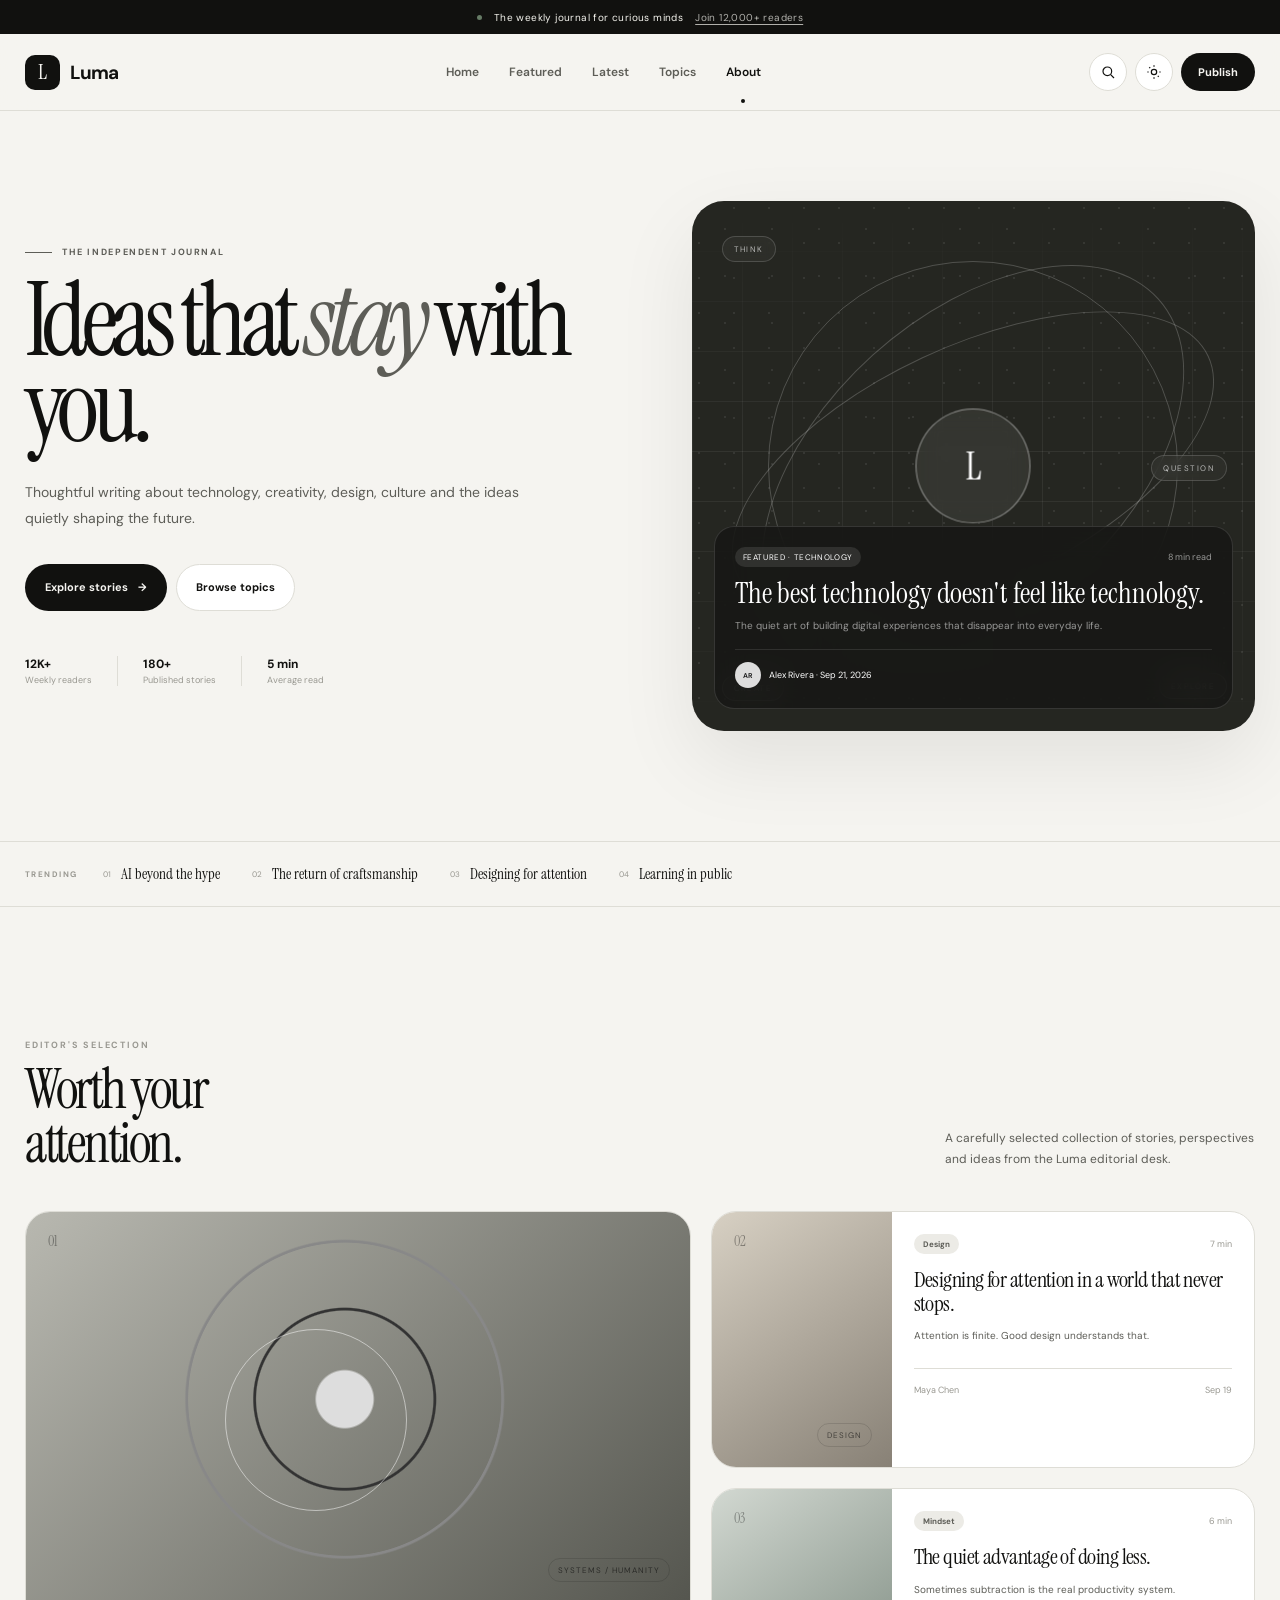
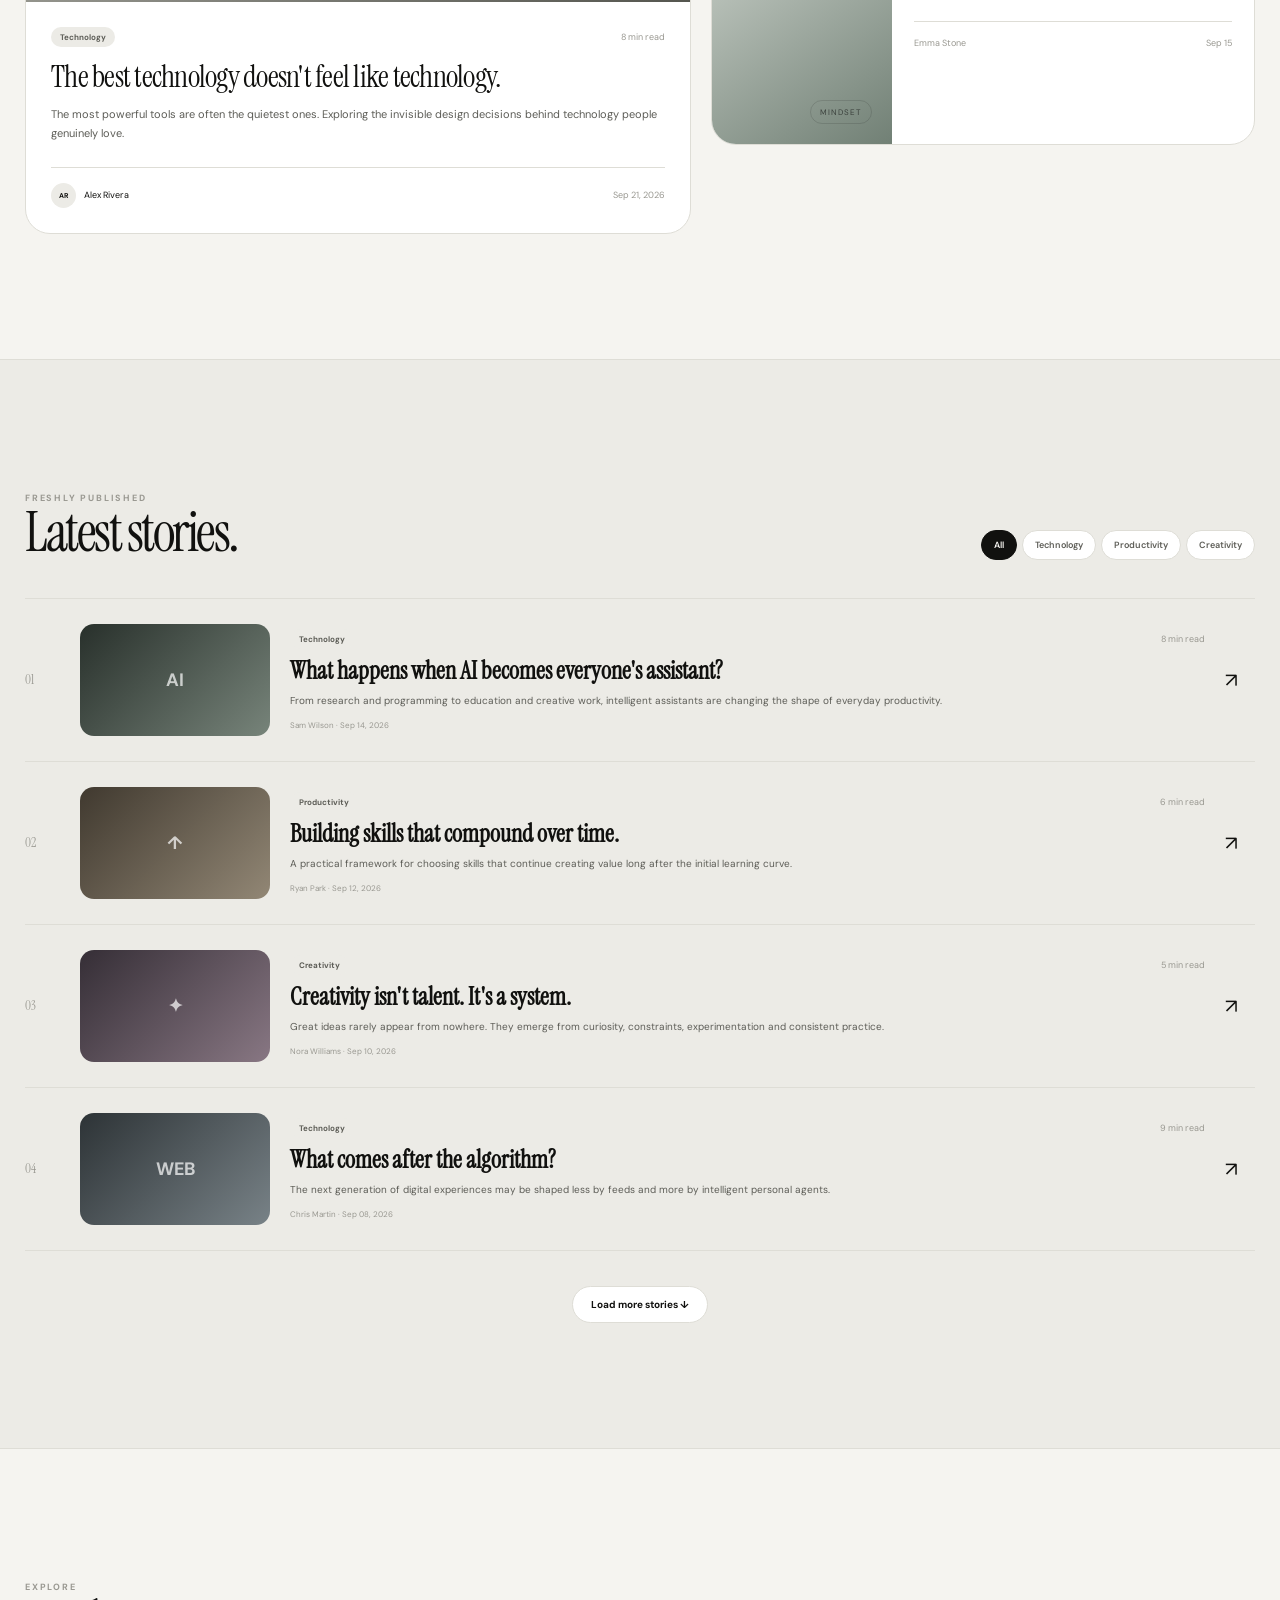
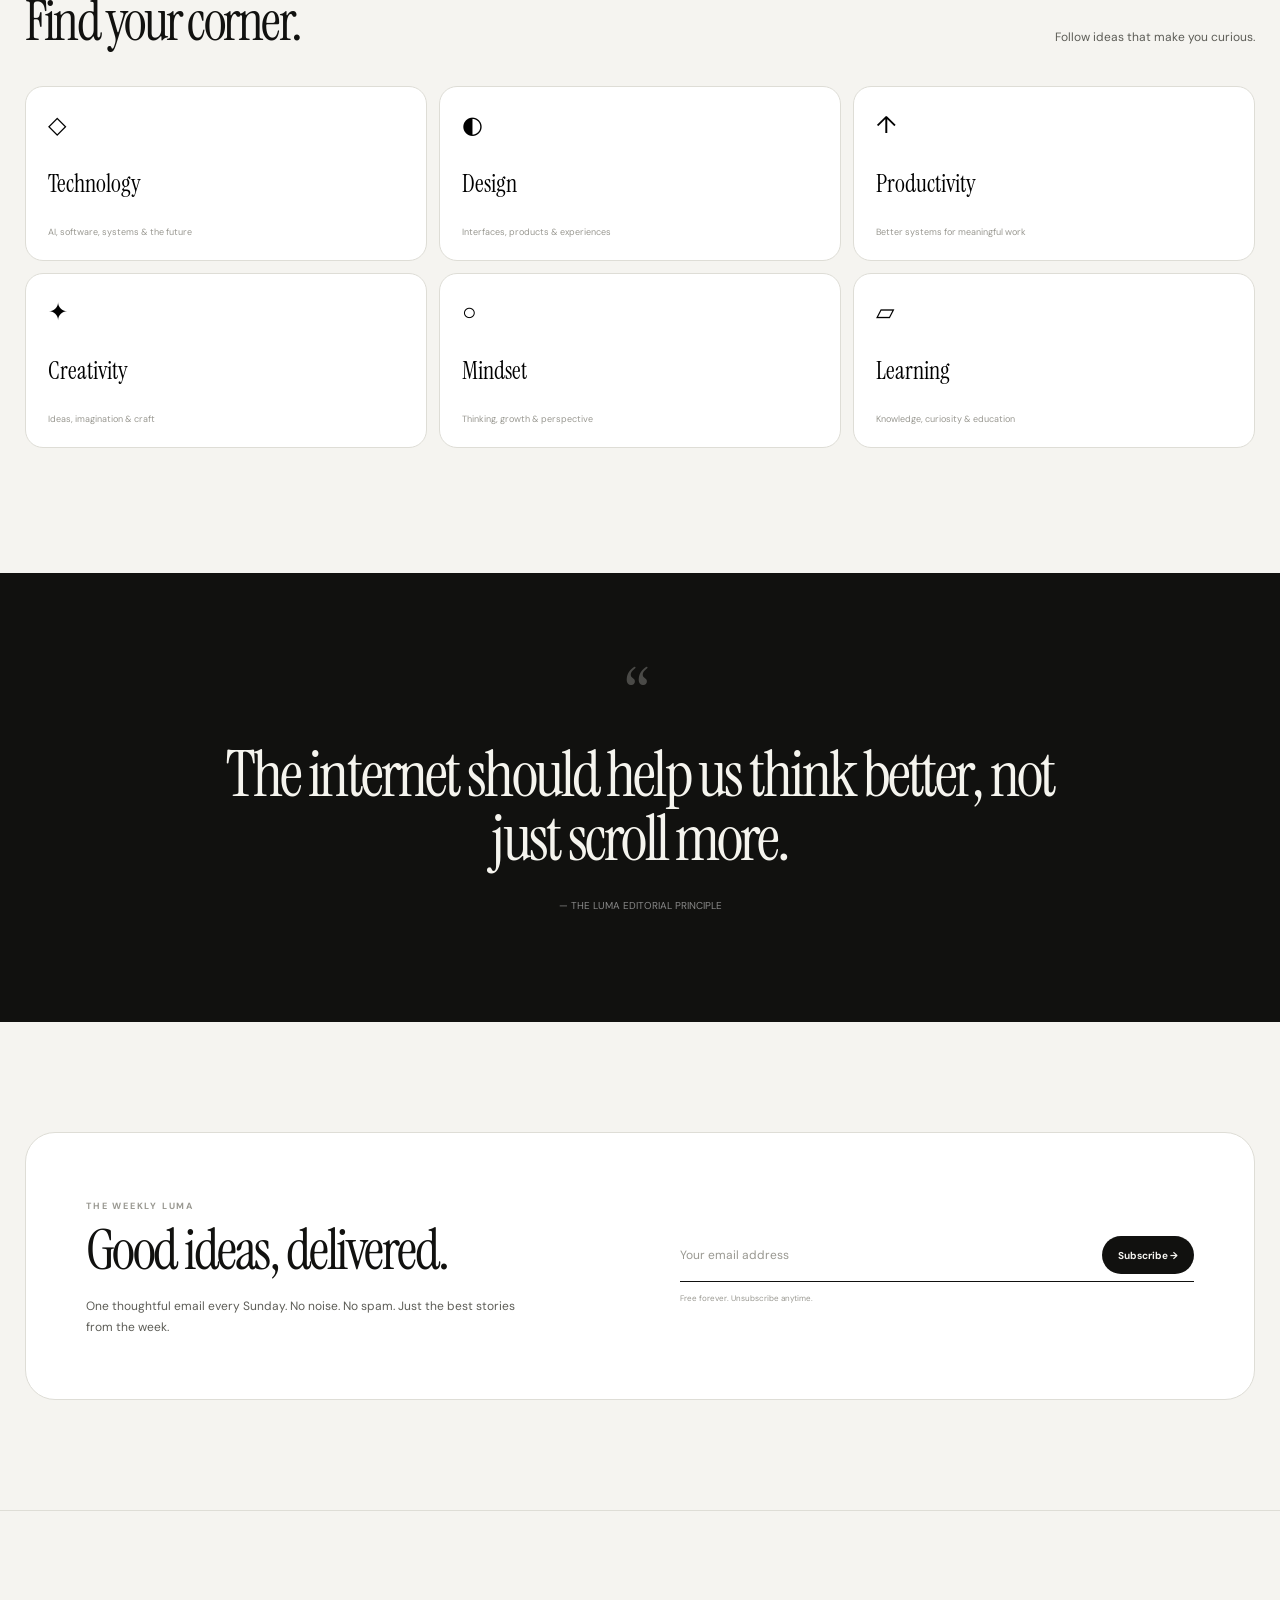
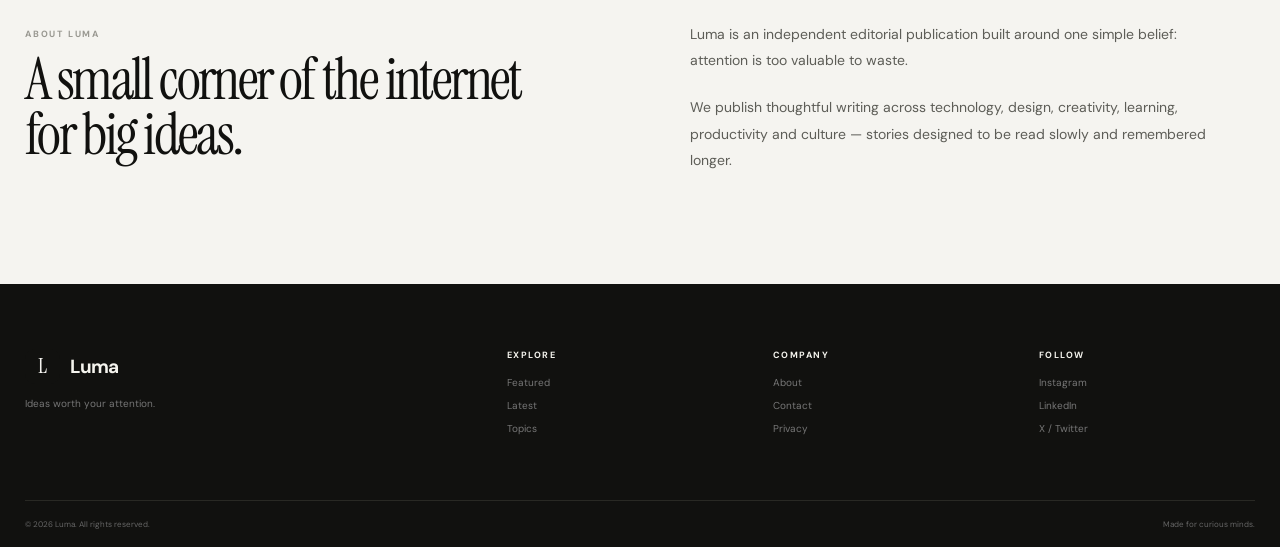
==== index.html @ 78f2e7f3 "Actual Page" ====
<!DOCTYPE html>
<html lang="en">
<head>
<meta charset="UTF-8">
<meta name="viewport" content="width=device-width, initial-scale=1.0">
<meta name="description" content="Luma — A premium independent publishing platform for ideas, technology, creativity and culture.">
<title>Luma — Ideas Worth Your Attention</title>

<style>

/* =========================================================
   LUMA — PREMIUM EDITORIAL BLOG
   Single-file HTML
   ========================================================= */

@import url('https://fonts.googleapis.com/css2?family=DM+Sans:wght@400;500;600;700&family=Instrument+Serif:ital@0;1&display=swap');

:root{
    --bg:#f5f4f0;
    --surface:#ffffff;
    --surface-2:#ecebe6;
    --surface-3:#e4e3dd;
    --text:#11110f;
    --text-2:#5d5d57;
    --text-3:#999891;
    --line:#deddd6;
    --dark:#11110f;
    --dark-2:#1a1a17;
    --dark-text:#f5f4ee;
    --accent:#667b65;
    --accent-soft:#dce4da;
    --serif:"Instrument Serif",Georgia,serif;
    --sans:"DM Sans",Arial,sans-serif;
    --max:1280px;
    --ease:cubic-bezier(.2,.8,.2,1);
    --shadow:0 30px 80px rgba(0,0,0,.08);
}

*{
    margin:0;
    padding:0;
    box-sizing:border-box;
}

html{
    scroll-behavior:smooth;
}

body{
    background:var(--bg);
    color:var(--text);
    font-family:var(--sans);
    overflow-x:hidden;
    transition:background .4s,color .4s;
}

body.dark{
    --bg:#11110f;
    --surface:#191916;
    --surface-2:#22221e;
    --surface-3:#292924;
    --text:#f4f3ed;
    --text-2:#aaa9a1;
    --text-3:#77766f;
    --line:#30302b;
    --dark:#f4f3ed;
    --dark-2:#e9e8e0;
    --dark-text:#11110f;
    --accent:#91a68f;
    --accent-soft:#30392f;
}

body.locked{
    overflow:hidden;
}

a{
    color:inherit;
    text-decoration:none;
}

button,
input{
    font:inherit;
}

button{
    cursor:pointer;
}

::selection{
    background:var(--text);
    color:var(--bg);
}

::-webkit-scrollbar{
    width:8px;
}

::-webkit-scrollbar-track{
    background:var(--bg);
}

::-webkit-scrollbar-thumb{
    background:var(--text-3);
    border-radius:20px;
}

/* =========================================================
   READING PROGRESS
   ========================================================= */

.progress{
    position:fixed;
    top:0;
    left:0;
    height:3px;
    width:0;
    z-index:9999;
    background:var(--accent);
}

/* =========================================================
   TOP BAR
   ========================================================= */

.topbar{
    height:34px;
    background:var(--dark);
    color:var(--dark-text);
    display:flex;
    align-items:center;
    justify-content:center;
    font-size:10px;
    letter-spacing:.04em;
}

.topbar-inner{
    width:min(var(--max),calc(100% - 50px));
    display:flex;
    justify-content:center;
    align-items:center;
    gap:12px;
}

.topbar-dot{
    width:5px;
    height:5px;
    border-radius:50%;
    background:var(--accent);
}

.topbar a{
    opacity:.7;
    text-decoration:underline;
    text-underline-offset:3px;
}

/* =========================================================
   NAVBAR
   ========================================================= */

.header{
    position:sticky;
    top:0;
    z-index:500;
    background:color-mix(in srgb,var(--bg) 88%,transparent);
    backdrop-filter:blur(22px);
    border-bottom:1px solid var(--line);
}

.nav{
    width:min(var(--max),calc(100% - 50px));
    height:76px;
    margin:auto;
    display:flex;
    align-items:center;
    justify-content:space-between;
}

.brand{
    display:flex;
    align-items:center;
    gap:10px;
}

.brand-mark{
    width:35px;
    height:35px;
    background:var(--text);
    color:var(--bg);
    border-radius:10px;
    display:grid;
    place-items:center;
    font-family:var(--serif);
    font-size:22px;
    line-height:1;
}

.brand-name{
    font-size:19px;
    font-weight:700;
    letter-spacing:-.06em;
}

.nav-center{
    display:flex;
    align-items:center;
    gap:30px;
}

.nav-link{
    position:relative;
    color:var(--text-2);
    font-size:12px;
    font-weight:600;
    transition:.25s;
}

.nav-link:hover,
.nav-link.active{
    color:var(--text);
}

.nav-link.active:after{
    content:"";
    position:absolute;
    width:4px;
    height:4px;
    border-radius:50%;
    background:var(--text);
    bottom:-23px;
    left:50%;
    transform:translateX(-50%);
}

.nav-right{
    display:flex;
    align-items:center;
    gap:8px;
}

.circle-btn{
    width:38px;
    height:38px;
    border:1px solid var(--line);
    background:var(--surface);
    color:var(--text);
    border-radius:50%;
    display:grid;
    place-items:center;
    transition:transform .25s var(--ease),background .25s;
}

.circle-btn:hover{
    transform:translateY(-2px);
    background:var(--surface-2);
}

.circle-btn svg{
    width:16px;
    height:16px;
}

.publish-btn{
    height:38px;
    border:0;
    padding:0 17px;
    border-radius:22px;
    background:var(--text);
    color:var(--bg);
    font-size:11px;
    font-weight:700;
    transition:.25s;
}

.publish-btn:hover{
    transform:translateY(-2px);
}

.menu-btn{
    display:none;
}

/* =========================================================
   MOBILE MENU
   ========================================================= */

.mobile-nav{
    display:none;
    border-top:1px solid var(--line);
    padding:10px 25px 20px;
    background:var(--bg);
}

.mobile-nav.open{
    display:block;
}

.mobile-nav a{
    display:block;
    padding:13px 0;
    border-bottom:1px solid var(--line);
    font-size:13px;
    font-weight:600;
}

/* =========================================================
   GLOBAL
   ========================================================= */

.container{
    width:min(var(--max),calc(100% - 50px));
    margin:auto;
}

.section{
    padding:125px 0;
}

.kicker{
    color:var(--text-3);
    font-size:9px;
    font-weight:700;
    letter-spacing:.2em;
    text-transform:uppercase;
}

.section-title{
    font-family:var(--serif);
    font-size:55px;
    line-height:.98;
    letter-spacing:-.045em;
    font-weight:400;
}

.section-intro{
    max-width:310px;
    color:var(--text-2);
    font-size:12px;
    line-height:1.8;
}

/* =========================================================
   HERO
   ========================================================= */

.hero{
    padding:90px 0 110px;
}

.hero-grid{
    display:grid;
    grid-template-columns:1.02fr .98fr;
    gap:80px;
    align-items:center;
}

.hero-kicker{
    display:flex;
    align-items:center;
    gap:10px;
    color:var(--text-2);
    font-size:9px;
    font-weight:700;
    letter-spacing:.18em;
}

.hero-kicker:before{
    content:"";
    width:27px;
    height:1px;
    background:var(--text-2);
}

.hero h1{
    max-width:700px;
    margin-top:20px;
    font-family:var(--serif);
    font-size:clamp(68px,8vw,112px);
    font-weight:400;
    line-height:.84;
    letter-spacing:-.065em;
}

.hero h1 em{
    color:var(--text-2);
}

.hero-description{
    max-width:530px;
    margin-top:30px;
    color:var(--text-2);
    font-size:14px;
    line-height:1.85;
}

.hero-buttons{
    display:flex;
    gap:9px;
    margin-top:32px;
}

.primary{
    height:47px;
    padding:0 20px;
    border:0;
    border-radius:25px;
    background:var(--text);
    color:var(--bg);
    display:inline-flex;
    align-items:center;
    gap:10px;
    font-size:11px;
    font-weight:700;
    transition:.25s;
}

.primary:hover{
    transform:translateY(-3px);
}

.secondary{
    height:47px;
    padding:0 19px;
    border:1px solid var(--line);
    border-radius:25px;
    background:var(--surface);
    color:var(--text);
    display:inline-flex;
    align-items:center;
    font-size:11px;
    font-weight:700;
    transition:.25s;
}

.secondary:hover{
    transform:translateY(-3px);
}

.hero-stats{
    display:flex;
    align-items:center;
    gap:25px;
    margin-top:45px;
}

.stat strong{
    display:block;
    font-size:12px;
}

.stat span{
    display:block;
    color:var(--text-3);
    font-size:9px;
    margin-top:2px;
}

.stat-divider{
    height:30px;
    width:1px;
    background:var(--line);
}

/* =========================================================
   HERO ART
   ========================================================= */

.hero-art{
    position:relative;
    min-height:530px;
    border-radius:32px;
    overflow:hidden;
    background:#252621;
    box-shadow:var(--shadow);
}

.art-noise{
    position:absolute;
    inset:0;
    opacity:.08;
    background-image:
        radial-gradient(circle at 20% 20%,white 1px,transparent 1px),
        radial-gradient(circle at 70% 60%,white 1px,transparent 1px);
    background-size:35px 35px,47px 47px;
}

.art-grid{
    position:absolute;
    inset:0;
    background-image:
        linear-gradient(rgba(255,255,255,.07) 1px,transparent 1px),
        linear-gradient(90deg,rgba(255,255,255,.07) 1px,transparent 1px);
    background-size:50px 50px;
    mask-image:linear-gradient(to bottom,transparent,black,transparent);
}

.art-ring{
    position:absolute;
    border:1px solid rgba(255,255,255,.2);
    border-radius:50%;
    left:50%;
    top:50%;
    transform:translate(-50%,-50%);
}

.ring-one{
    width:410px;
    height:410px;
}

.ring-two{
    width:300px;
    height:500px;
    transform:translate(-50%,-50%) rotate(48deg);
}

.ring-three{
    width:520px;
    height:240px;
    transform:translate(-50%,-50%) rotate(-25deg);
}

.art-core{
    position:absolute;
    left:50%;
    top:50%;
    width:115px;
    height:115px;
    transform:translate(-50%,-50%);
    border-radius:50%;
    border:1px solid rgba(255,255,255,.45);
    background:rgba(255,255,255,.07);
    backdrop-filter:blur(12px);
    display:grid;
    place-items:center;
    color:white;
    font-family:var(--serif);
    font-size:39px;
}

.art-label{
    position:absolute;
    padding:7px 11px;
    border:1px solid rgba(255,255,255,.16);
    border-radius:20px;
    color:rgba(255,255,255,.65);
    font-size:8px;
    letter-spacing:.18em;
    background:rgba(255,255,255,.04);
    backdrop-filter:blur(5px);
}

.art-label.a{
    left:30px;
    top:35px;
}

.art-label.b{
    right:28px;
    top:48%;
}

.art-label.c{
    left:30px;
    bottom:30px;
}

.art-label.d{
    right:28px;
    bottom:32px;
}

.hero-story{
    position:absolute;
    left:22px;
    right:22px;
    bottom:22px;
    padding:20px;
    border-radius:20px;
    background:rgba(20,20,18,.72);
    border:1px solid rgba(255,255,255,.13);
    backdrop-filter:blur(16px);
    color:white;
}

.hero-story-top{
    display:flex;
    justify-content:space-between;
    align-items:center;
}

.hero-story .tag{
    padding:5px 8px;
    border-radius:20px;
    background:rgba(255,255,255,.1);
    font-size:8px;
    letter-spacing:.08em;
    text-transform:uppercase;
}

.hero-story-time{
    font-size:9px;
    color:rgba(255,255,255,.55);
}

.hero-story h2{
    margin-top:12px;
    font-family:var(--serif);
    font-size:29px;
    line-height:1.02;
    font-weight:400;
}

.hero-story p{
    margin-top:9px;
    color:rgba(255,255,255,.55);
    font-size:10px;
    line-height:1.6;
}

.hero-story-author{
    display:flex;
    align-items:center;
    gap:8px;
    margin-top:15px;
    padding-top:12px;
    border-top:1px solid rgba(255,255,255,.1);
    font-size:9px;
}

.avatar{
    width:26px;
    height:26px;
    border-radius:50%;
    background:#ddd;
    color:#222;
    display:grid;
    place-items:center;
    font-size:7px;
    font-weight:700;
}

/* =========================================================
   EDITORIAL PICKS
   ========================================================= */

.editorial-head{
    display:flex;
    justify-content:space-between;
    align-items:end;
    margin-bottom:40px;
}

.editorial-head-left h2{
    margin-top:10px;
}

.pick-grid{
    display:grid;
    grid-template-columns:1.1fr .9fr;
    gap:20px;
}

.story-card{
    background:var(--surface);
    border:1px solid var(--line);
    border-radius:25px;
    overflow:hidden;
    transition:transform .4s var(--ease),box-shadow .4s var(--ease);
}

.story-card:hover{
    transform:translateY(-7px);
    box-shadow:var(--shadow);
}

.large-card .story-image{
    height:390px;
}

.story-image{
    position:relative;
    overflow:hidden;
}

.image-one{
    background:
        radial-gradient(circle at 48% 48%,#ddd 0 7%,transparent 7.5%),
        radial-gradient(circle at 48% 48%,transparent 0 22%,#333 22.3% 22.7%,transparent 23%),
        radial-gradient(circle at 48% 48%,transparent 0 39%,#888 39.2% 39.6%,transparent 40%),
        linear-gradient(135deg,#b8b8b0,#55564f);
}

.image-one:after{
    content:"";
    position:absolute;
    width:180px;
    height:180px;
    border:1px solid rgba(255,255,255,.5);
    border-radius:50%;
    left:30%;
    top:30%;
}

.image-two{
    background:linear-gradient(145deg,#d7d0c3,#888176);
}

.image-three{
    background:linear-gradient(145deg,#d2d8d1,#718075);
}

.image-number{
    position:absolute;
    left:22px;
    top:20px;
    color:rgba(0,0,0,.38);
    font-family:var(--serif);
    font-size:14px;
}

.image-caption{
    position:absolute;
    right:20px;
    bottom:20px;
    padding:6px 9px;
    border:1px solid rgba(0,0,0,.12);
    border-radius:20px;
    color:rgba(0,0,0,.55);
    font-size:8px;
    letter-spacing:.12em;
}

.story-content{
    padding:25px;
}

.story-meta{
    display:flex;
    justify-content:space-between;
    align-items:center;
    color:var(--text-3);
    font-size:9px;
}

.category{
    display:inline-flex;
    padding:5px 9px;
    border-radius:20px;
    background:var(--surface-2);
    color:var(--text-2);
    font-size:8px;
    font-weight:700;
}

.story-content h3{
    margin-top:14px;
    font-family:var(--serif);
    font-size:30px;
    line-height:1.08;
    font-weight:400;
    letter-spacing:-.025em;
}

.story-content p{
    margin-top:12px;
    color:var(--text-2);
    font-size:11px;
    line-height:1.75;
}

.story-bottom{
    display:flex;
    justify-content:space-between;
    align-items:center;
    margin-top:23px;
    padding-top:15px;
    border-top:1px solid var(--line);
    color:var(--text-3);
    font-size:9px;
}

.author{
    display:flex;
    align-items:center;
    gap:8px;
    color:var(--text);
}

.small-avatar{
    width:25px;
    height:25px;
    display:grid;
    place-items:center;
    border-radius:50%;
    background:var(--surface-2);
    font-size:7px;
    font-weight:700;
}

.side-picks{
    display:flex;
    flex-direction:column;
    gap:20px;
}

.side-card{
    display:grid;
    grid-template-columns:180px 1fr;
    min-height:255px;
}

.side-card .story-image{
    min-height:255px;
}

.side-card .story-content{
    padding:22px;
}

.side-card .story-content h3{
    font-size:22px;
}

.side-card .story-content p{
    font-size:10px;
}

/* =========================================================
   TRENDING STRIP
   ========================================================= */

.trending{
    padding:22px 0;
    border-top:1px solid var(--line);
    border-bottom:1px solid var(--line);
    overflow:hidden;
}

.trending-inner{
    width:min(var(--max),calc(100% - 50px));
    margin:auto;
    display:flex;
    align-items:center;
    gap:25px;
}

.trending-title{
    flex:none;
    color:var(--text-3);
    font-size:8px;
    font-weight:700;
    letter-spacing:.18em;
}

.trending-list{
    display:flex;
    align-items:center;
    gap:32px;
    white-space:nowrap;
}

.trending-item{
    display:flex;
    align-items:center;
    gap:10px;
    font-family:var(--serif);
    font-size:15px;
}

.trending-number{
    color:var(--text-3);
    font-family:var(--sans);
    font-size:8px;
}

/* =========================================================
   LATEST SECTION
   ========================================================= */

.latest{
    background:var(--surface-2);
    border-top:1px solid var(--line);
    border-bottom:1px solid var(--line);
}

.latest-head{
    display:flex;
    justify-content:space-between;
    align-items:end;
    margin-bottom:38px;
}

.filters{
    display:flex;
    gap:5px;
    flex-wrap:wrap;
}

.filter{
    border:1px solid var(--line);
    background:var(--surface);
    color:var(--text-2);
    padding:8px 12px;
    border-radius:20px;
    font-size:9px;
    font-weight:600;
    transition:.25s;
}

.filter:hover{
    transform:translateY(-2px);
}

.filter.active{
    background:var(--text);
    color:var(--bg);
    border-color:var(--text);
}

.article-list{
    border-top:1px solid var(--line);
}

.article{
    display:grid;
    grid-template-columns:35px 190px 1fr 30px;
    gap:20px;
    align-items:center;
    padding:25px 0;
    border-bottom:1px solid var(--line);
    cursor:pointer;
    transition:opacity .25s;
}

.article:hover{
    opacity:.72;
}

.article.hidden{
    display:none;
}

.article-index{
    color:var(--text-3);
    font-family:var(--serif);
    font-size:13px;
}

.article-thumb{
    height:112px;
    border-radius:14px;
    overflow:hidden;
    display:grid;
    place-items:center;
    color:rgba(255,255,255,.7);
    font-weight:700;
    font-size:18px;
}

.thumb-a{
    background:linear-gradient(135deg,#28302b,#77847a);
}

.thumb-b{
    background:linear-gradient(135deg,#40392f,#928775);
}

.thumb-c{
    background:linear-gradient(135deg,#352e36,#887783);
}

.thumb-d{
    background:linear-gradient(135deg,#2d3336,#788287);
}

.article-title{
    margin-top:9px;
    font-family:var(--serif);
    font-size:24px;
    line-height:1.1;
}

.article-description{
    max-width:700px;
    margin-top:7px;
    color:var(--text-2);
    font-size:10px;
    line-height:1.7;
}

.article-author{
    margin-top:11px;
    color:var(--text-3);
    font-size:8px;
}

.article-arrow{
    font-size:20px;
    transition:transform .25s;
}

.article:hover .article-arrow{
    transform:translate(3px,-3px);
}

.load-more-wrap{
    display:flex;
    justify-content:center;
    padding-top:35px;
}

.load-more{
    border:1px solid var(--line);
    background:var(--surface);
    color:var(--text);
    padding:11px 18px;
    border-radius:22px;
    font-size:10px;
    font-weight:700;
    transition:.25s;
}

.load-more:hover{
    transform:translateY(-3px);
}

/* =========================================================
   TOPICS
   ========================================================= */

.topics-head{
    display:flex;
    justify-content:space-between;
    align-items:end;
    margin-bottom:38px;
}

.topic-grid{
    display:grid;
    grid-template-columns:repeat(3,1fr);
    gap:12px;
}

.topic{
    min-height:175px;
    padding:22px;
    border:1px solid var(--line);
    border-radius:18px;
    background:var(--surface);
    display:flex;
    flex-direction:column;
    justify-content:space-between;
    text-align:left;
    transition:transform .3s var(--ease),box-shadow .3s;
}

.topic:hover{
    transform:translateY(-5px);
    box-shadow:var(--shadow);
}

.topic-icon{
    font-size:24px;
}

.topic h3{
    font-family:var(--serif);
    font-size:24px;
    font-weight:400;
}

.topic p{
    color:var(--text-3);
    font-size:9px;
}

/* =========================================================
   QUOTE
   ========================================================= */

.quote-section{
    padding:110px 0;
    background:var(--dark);
    color:var(--dark-text);
}

.quote-inner{
    max-width:900px;
    margin:auto;
    text-align:center;
}

.quote-mark{
    font-family:var(--serif);
    font-size:80px;
    line-height:.5;
    opacity:.25;
}

.quote-text{
    margin-top:20px;
    font-family:var(--serif);
    font-size:clamp(38px,5vw,65px);
    line-height:1;
    letter-spacing:-.045em;
}

.quote-author{
    margin-top:28px;
    color:#888;
    font-size:10px;
}

/* =========================================================
   NEWSLETTER
   ========================================================= */

.newsletter{
    padding:110px 0;
}

.newsletter-box{
    display:grid;
    grid-template-columns:1fr 1fr;
    gap:80px;
    padding:60px;
    border-radius:30px;
    background:var(--surface);
    border:1px solid var(--line);
}

.newsletter-box h2{
    margin-top:10px;
    font-family:var(--serif);
    font-size:56px;
    line-height:.95;
    font-weight:400;
    letter-spacing:-.045em;
}

.newsletter-box p{
    max-width:450px;
    margin-top:18px;
    color:var(--text-2);
    font-size:12px;
    line-height:1.8;
}

.newsletter-form{
    align-self:center;
}

.email-wrap{
    display:flex;
    align-items:center;
    border-bottom:1px solid var(--text);
}

.email-wrap input{
    flex:1;
    height:52px;
    border:0;
    outline:0;
    background:transparent;
    color:var(--text);
    font-size:12px;
}

.email-wrap input::placeholder{
    color:var(--text-3);
}

.email-wrap button{
    height:38px;
    padding:0 16px;
    border:0;
    border-radius:20px;
    background:var(--text);
    color:var(--bg);
    font-size:10px;
    font-weight:700;
}

.form-note{
    margin-top:11px;
    color:var(--text-3);
    font-size:8px;
}

/* =========================================================
   ABOUT
   ========================================================= */

.about{
    border-top:1px solid var(--line);
}

.about-grid{
    display:grid;
    grid-template-columns:1fr 1fr;
    gap:100px;
    padding:110px 0;
}

.about h2{
    margin-top:10px;
    max-width:550px;
    font-family:var(--serif);
    font-size:58px;
    line-height:.95;
    font-weight:400;
    letter-spacing:-.045em;
}

.about-copy p{
    max-width:520px;
    color:var(--text-2);
    font-size:14px;
    line-height:1.9;
}

.about-copy p+p{
    margin-top:20px;
}

/* =========================================================
   FOOTER
   ========================================================= */

.footer{
    background:var(--dark);
    color:var(--dark-text);
    padding-top:65px;
}

.footer-grid{
    display:grid;
    grid-template-columns:2fr repeat(3,1fr);
    gap:50px;
    padding-bottom:65px;
}

.footer .brand-name{
    color:var(--dark-text);
}

.footer-tagline{
    margin-top:13px;
    color:#777;
    font-size:10px;
}

.footer-col{
    display:flex;
    flex-direction:column;
    gap:10px;
}

.footer-col strong{
    margin-bottom:5px;
    font-size:9px;
    text-transform:uppercase;
    letter-spacing:.16em;
}

.footer-col a{
    width:max-content;
    color:#777;
    font-size:10px;
    transition:.2s;
}

.footer-col a:hover{
    color:var(--dark-text);
}

.footer-bottom{
    border-top:1px solid #292924;
    padding:18px 0;
    display:flex;
    justify-content:space-between;
    color:#666;
    font-size:8px;
}

/* =========================================================
   SEARCH
   ========================================================= */

.search-overlay{
    position:fixed;
    inset:0;
    z-index:3000;
    display:none;
    justify-content:center;
    align-items:flex-start;
    padding-top:100px;
    background:rgba(0,0,0,.48);
    backdrop-filter:blur(12px);
}

.search-overlay.open{
    display:flex;
}

.search-box{
    width:min(680px,calc(100% - 30px));
    max-height:650px;
    overflow:hidden;
    border-radius:25px;
    background:var(--surface);
    box-shadow:0 40px 100px rgba(0,0,0,.3);
}

.search-head{
    padding:25px 25px 15px;
    display:flex;
    justify-content:space-between;
}

.search-label{
    color:var(--text-3);
    font-size:8px;
    font-weight:700;
    letter-spacing:.18em;
}

.search-head h2{
    margin-top:6px;
    font-family:var(--serif);
    font-size:27px;
    font-weight:400;
}

.close{
    width:32px;
    height:32px;
    border:1px solid var(--line);
    background:var(--surface);
    color:var(--text);
    border-radius:50%;
    font-size:18px;
}

.search-input{
    margin:0 25px;
    height:52px;
    padding:0 14px;
    display:flex;
    align-items:center;
    gap:10px;
    border:1px solid var(--line);
    border-radius:13px;
}

.search-input svg{
    width:16px;
    color:var(--text-3);
}

.search-input input{
    flex:1;
    min-width:0;
    border:0;
    outline:0;
    background:transparent;
    color:var(--text);
    font-size:12px;
}

.search-key{
    color:var(--text-3);
    font-size:8px;
}

.search-results{
    max-height:430px;
    overflow-y:auto;
    padding:15px 25px 25px;
}

.search-empty{
    padding:55px 20px;
    text-align:center;
    color:var(--text-3);
    font-size:10px;
}

.search-result{
    padding:15px 0;
    border-bottom:1px solid var(--line);
    cursor:pointer;
}

.search-result small{
    display:block;
    color:var(--text-3);
    font-size:8px;
    text-transform:uppercase;
    letter-spacing:.08em;
}

.search-result strong{
    display:block;
    margin-top:5px;
    font-family:var(--serif);
    font-size:18px;
    font-weight:400;
}

/* =========================================================
   TOAST
   ========================================================= */

.toast{
    position:fixed;
    right:25px;
    bottom:25px;
    z-index:5000;
    padding:13px 17px;
    border-radius:12px;
    background:var(--text);
    color:var(--bg);
    font-size:10px;
    font-weight:600;
    transform:translateY(100px);
    opacity:0;
    transition:.4s var(--ease);
}

.toast.show{
    transform:translateY(0);
    opacity:1;
}

/* =========================================================
   REVEAL
   ========================================================= */

.reveal{
    opacity:0;
    transform:translateY(25px);
    transition:
        opacity .8s var(--ease),
        transform .8s var(--ease);
}

.reveal.visible{
    opacity:1;
    transform:translateY(0);
}

/* =========================================================
   RESPONSIVE
   ========================================================= */

@media(max-width:1050px){

    .nav-center{
        gap:18px;
    }

    .hero-grid{
        gap:45px;
    }

    .hero h1{
        font-size:75px;
    }

    .newsletter-box{
        gap:45px;
    }
}

@media(max-width:800px){

    .container,
    .nav,
    .topbar-inner,
    .trending-inner{
        width:min(calc(100% - 32px),var(--max));
    }

    .nav-center,
    .publish-btn{
        display:none;
    }

    .menu-btn{
        display:grid;
    }

    .section{
        padding:85px 0;
    }

    .hero{
        padding:60px 0 80px;
    }

    .hero-grid{
        grid-template-columns:1fr;
    }

    .hero h1{
        font-size:70px;
    }

    .hero-art{
        min-height:460px;
    }

    .editorial-head,
    .latest-head,
    .topics-head{
        align-items:flex-start;
        flex-direction:column;
        gap:20px;
    }

    .section-title{
        font-size:46px;
    }

    .pick-grid{
        grid-template-columns:1fr;
    }

    .side-picks{
        display:grid;
        grid-template-columns:1fr 1fr;
    }

    .side-card{
        display:block;
    }

    .side-card .story-image{
        min-height:190px;
    }

    .article{
        grid-template-columns:160px 1fr 25px;
    }

    .article-index{
        display:none;
    }

    .topic-grid{
        grid-template-columns:1fr 1fr;
    }

    .newsletter-box{
        grid-template-columns:1fr;
        gap:40px;
        padding:40px 30px;
    }

    .about-grid{
        grid-template-columns:1fr;
        gap:45px;
    }

    .footer-grid{
        grid-template-columns:1fr 1fr;
    }

    .footer-brand{
        grid-column:1/-1;
    }
}

@media(max-width:560px){

    .topbar{
        font-size:8px;
    }

    .nav{
        height:68px;
    }

    .hero h1{
        font-size:55px;
    }

    .hero-description{
        font-size:12px;
    }

    .hero-buttons{
        flex-direction:column;
        align-items:stretch;
    }

    .primary,
    .secondary{
        justify-content:center;
    }

    .hero-stats{
        display:none;
    }

    .hero-art{
        min-height:410px;
        border-radius:23px;
    }

    .art-core{
        width:85px;
        height:85px;
        font-size:30px;
    }

    .ring-one{
        width:290px;
        height:290px;
    }

    .ring-two{
        width:220px;
        height:350px;
    }

    .ring-three{
        width:370px;
        height:180px;
    }

    .hero-story{
        left:12px;
        right:12px;
        bottom:12px;
    }

    .hero-story h2{
        font-size:23px;
    }

    .section-title{
        font-size:39px;
    }

    .large-card .story-image{
        height:270px;
    }

    .story-content h3{
        font-size:25px;
    }

    .side-picks{
        grid-template-columns:1fr;
    }

    .side-card .story-image{
        min-height:210px;
    }

    .article{
        grid-template-columns:1fr 25px;
        gap:10px;
    }

    .article-thumb{
        display:none;
    }

    .article-title{
        font-size:20px;
    }

    .article-description{
        display:none;
    }

    .topic-grid{
        grid-template-columns:1fr;
    }

    .quote-text{
        font-size:38px;
    }

    .newsletter-box h2{
        font-size:43px;
    }

    .about h2{
        font-size:45px;
    }

    .footer-grid{
        grid-template-columns:1fr 1fr;
        gap:35px;
    }

    .footer-bottom{
        flex-direction:column;
        gap:6px;
    }

    .search-overlay{
        padding-top:70px;
    }
}

</style>
</head>

<body>

<!-- =========================================================
     PROGRESS
     ========================================================= -->

<div class="progress" id="progress"></div>


<!-- =========================================================
     TOP BAR
     ========================================================= -->

<div class="topbar">

    <div class="topbar-inner">

        <span class="topbar-dot"></span>

        <span>
            The weekly journal for curious minds
        </span>

        <a href="#newsletter">
            Join 12,000+ readers
        </a>

    </div>

</div>


<!-- =========================================================
     NAVIGATION
     ========================================================= -->

<header class="header">

    <nav class="nav">

        <a href="#home" class="brand">

            <span class="brand-mark">
                L
            </span>

            <span class="brand-name">
                Luma
            </span>

        </a>


        <div class="nav-center">

            <a href="#home" class="nav-link active">
                Home
            </a>

            <a href="#featured" class="nav-link">
                Featured
            </a>

            <a href="#latest" class="nav-link">
                Latest
            </a>

            <a href="#topics" class="nav-link">
                Topics
            </a>

            <a href="#about" class="nav-link">
                About
            </a>

        </div>


        <div class="nav-right">

            <button class="circle-btn" id="searchButton" aria-label="Search">

                <svg viewBox="0 0 24 24" fill="none" stroke="currentColor" stroke-width="1.8">

                    <circle cx="11" cy="11" r="6.5"></circle>

                    <path d="M16 16L21 21"></path>

                </svg>

            </button>


            <button class="circle-btn" id="themeButton" aria-label="Theme">

                <svg viewBox="0 0 24 24" fill="none" stroke="currentColor" stroke-width="1.8">

                    <circle cx="12" cy="12" r="4"></circle>

                    <path d="M12 2V4"></path>
                    <path d="M12 20V22"></path>
                    <path d="M4.9 4.9L6.3 6.3"></path>
                    <path d="M17.7 17.7L19.1 19.1"></path>
                    <path d="M2 12H4"></path>
                    <path d="M20 12H22"></path>

                </svg>

            </button>


            <button class="publish-btn" id="publishButton">
                Publish
            </button>


            <button class="circle-btn menu-btn" id="menuButton">

                <svg viewBox="0 0 24 24" fill="none" stroke="currentColor" stroke-width="2">

                    <path d="M4 7H20"></path>
                    <path d="M4 12H20"></path>
                    <path d="M4 17H20"></path>

                </svg>

            </button>

        </div>

    </nav>


    <div class="mobile-nav" id="mobileNav">

        <a href="#home">Home</a>
        <a href="#featured">Featured</a>
        <a href="#latest">Latest</a>
        <a href="#topics">Topics</a>
        <a href="#about">About</a>

    </div>

</header>


<!-- =========================================================
     HERO
     ========================================================= -->

<main id="home">

<section class="hero">

    <div class="container hero-grid">


        <div class="hero-content reveal">

            <div class="hero-kicker">
                THE INDEPENDENT JOURNAL
            </div>


            <h1>
                Ideas that
                <em>stay</em>
                with you.
            </h1>


            <p class="hero-description">

                Thoughtful writing about technology,
                creativity, design, culture and the
                ideas quietly shaping the future.

            </p>


            <div class="hero-buttons">

                <a href="#latest" class="primary">

                    Explore stories

                    <span>→</span>

                </a>


                <a href="#topics" class="secondary">

                    Browse topics

                </a>

            </div>


            <div class="hero-stats">

                <div class="stat">

                    <strong>
                        12K+
                    </strong>

                    <span>
                        Weekly readers
                    </span>

                </div>


                <div class="stat-divider"></div>


                <div class="stat">

                    <strong>
                        180+
                    </strong>

                    <span>
                        Published stories
                    </span>

                </div>


                <div class="stat-divider"></div>


                <div class="stat">

                    <strong>
                        5 min
                    </strong>

                    <span>
                        Average read
                    </span>

                </div>

            </div>

        </div>


        <!-- HERO ART -->

        <article class="hero-art reveal">

            <div class="art-noise"></div>

            <div class="art-grid"></div>

            <div class="art-ring ring-one"></div>

            <div class="art-ring ring-two"></div>

            <div class="art-ring ring-three"></div>


            <div class="art-core">
                L
            </div>


            <span class="art-label a">
                THINK
            </span>

            <span class="art-label b">
                QUESTION
            </span>

            <span class="art-label c">
                CREATE
            </span>

            <span class="art-label d">
                EXPLORE
            </span>


            <div class="hero-story">

                <div class="hero-story-top">

                    <span class="tag">
                        FEATURED · TECHNOLOGY
                    </span>

                    <span class="hero-story-time">
                        8 min read
                    </span>

                </div>


                <h2>
                    The best technology
                    doesn't feel like technology.
                </h2>


                <p>
                    The quiet art of building digital
                    experiences that disappear into
                    everyday life.
                </p>


                <div class="hero-story-author">

                    <span class="avatar">
                        AR
                    </span>

                    <span>
                        Alex Rivera · Sep 21, 2026
                    </span>

                </div>

            </div>

        </article>

    </div>

</section>


<!-- =========================================================
     TRENDING
     ========================================================= -->

<div class="trending">

    <div class="trending-inner">

        <span class="trending-title">
            TRENDING
        </span>

        <div class="trending-list">

            <div class="trending-item">
                <span class="trending-number">01</span>
                AI beyond the hype
            </div>

            <div class="trending-item">
                <span class="trending-number">02</span>
                The return of craftsmanship
            </div>

            <div class="trending-item">
                <span class="trending-number">03</span>
                Designing for attention
            </div>

            <div class="trending-item">
                <span class="trending-number">04</span>
                Learning in public
            </div>

        </div>

    </div>

</div>


<!-- =========================================================
     FEATURED
     ========================================================= -->

<section class="section" id="featured">

    <div class="container">


        <div class="editorial-head">

            <div class="editorial-head-left">

                <span class="kicker">
                    EDITOR'S SELECTION
                </span>

                <h2 class="section-title">
                    Worth your<br>
                    attention.
                </h2>

            </div>


            <p class="section-intro">

                A carefully selected collection of
                stories, perspectives and ideas from
                the Luma editorial desk.

            </p>

        </div>


        <div class="pick-grid">


            <!-- LARGE -->

            <article class="story-card large-card reveal">

                <div class="story-image image-one">

                    <span class="image-number">
                        01
                    </span>

                    <span class="image-caption">
                        SYSTEMS / HUMANITY
                    </span>

                </div>


                <div class="story-content">

                    <div class="story-meta">

                        <span class="category">
                            Technology
                        </span>

                        <span>
                            8 min read
                        </span>

                    </div>


                    <h3>
                        The best technology
                        doesn't feel like technology.
                    </h3>


                    <p>
                        The most powerful tools are often
                        the quietest ones. Exploring the
                        invisible design decisions behind
                        technology people genuinely love.
                    </p>


                    <div class="story-bottom">

                        <div class="author">

                            <span class="small-avatar">
                                AR
                            </span>

                            Alex Rivera

                        </div>

                        <span>
                            Sep 21, 2026
                        </span>

                    </div>

                </div>

            </article>


            <!-- SIDE -->

            <div class="side-picks">


                <article class="story-card side-card reveal">

                    <div class="story-image image-two">

                        <span class="image-number">
                            02
                        </span>

                        <span class="image-caption">
                            DESIGN
                        </span>

                    </div>


                    <div class="story-content">

                        <div class="story-meta">

                            <span class="category">
                                Design
                            </span>

                            <span>
                                7 min
                            </span>

                        </div>


                        <h3>
                            Designing for attention
                            in a world that never stops.
                        </h3>


                        <p>
                            Attention is finite.
                            Good design understands that.
                        </p>


                        <div class="story-bottom">

                            <span>
                                Maya Chen
                            </span>

                            <span>
                                Sep 19
                            </span>

                        </div>

                    </div>

                </article>


                <article class="story-card side-card reveal">

                    <div class="story-image image-three">

                        <span class="image-number">
                            03
                        </span>

                        <span class="image-caption">
                            MINDSET
                        </span>

                    </div>


                    <div class="story-content">

                        <div class="story-meta">

                            <span class="category">
                                Mindset
                            </span>

                            <span>
                                6 min
                            </span>

                        </div>


                        <h3>
                            The quiet advantage
                            of doing less.
                        </h3>


                        <p>
                            Sometimes subtraction is
                            the real productivity system.
                        </p>


                        <div class="story-bottom">

                            <span>
                                Emma Stone
                            </span>

                            <span>
                                Sep 15
                            </span>

                        </div>

                    </div>

                </article>


            </div>

        </div>

    </div>

</section>


<!-- =========================================================
     LATEST
     ========================================================= -->

<section class="section latest" id="latest">

    <div class="container">


        <div class="latest-head">

            <div>

                <span class="kicker">
                    FRESHLY PUBLISHED
                </span>

                <h2 class="section-title">
                    Latest stories.
                </h2>

            </div>


            <div class="filters">

                <button class="filter active" data-filter="all">
                    All
                </button>

                <button class="filter" data-filter="Technology">
                    Technology
                </button>

                <button class="filter" data-filter="Productivity">
                    Productivity
                </button>

                <button class="filter" data-filter="Creativity">
                    Creativity
                </button>

            </div>

        </div>


        <div class="article-list">


            <article class="article reveal" data-category="Technology">

                <span class="article-index">
                    01
                </span>


                <div class="article-thumb thumb-a">
                    AI
                </div>


                <div>

                    <div class="story-meta">

                        <span class="category">
                            Technology
                        </span>

                        <span>
                            8 min read
                        </span>

                    </div>


                    <h3 class="article-title">
                        What happens when AI
                        becomes everyone's assistant?
                    </h3>


                    <p class="article-description">
                        From research and programming to
                        education and creative work,
                        intelligent assistants are changing
                        the shape of everyday productivity.
                    </p>


                    <div class="article-author">
                        Sam Wilson · Sep 14, 2026
                    </div>

                </div>


                <span class="article-arrow">
                    ↗
                </span>

            </article>


            <article class="article reveal" data-category="Productivity">

                <span class="article-index">
                    02
                </span>


                <div class="article-thumb thumb-b">
                    ↑
                </div>


                <div>

                    <div class="story-meta">

                        <span class="category">
                            Productivity
                        </span>

                        <span>
                            6 min read
                        </span>

                    </div>


                    <h3 class="article-title">
                        Building skills that
                        compound over time.
                    </h3>


                    <p class="article-description">
                        A practical framework for choosing
                        skills that continue creating value
                        long after the initial learning curve.
                    </p>


                    <div class="article-author">
                        Ryan Park · Sep 12, 2026
                    </div>

                </div>


                <span class="article-arrow">
                    ↗
                </span>

            </article>


            <article class="article reveal" data-category="Creativity">

                <span class="article-index">
                    03
                </span>


                <div class="article-thumb thumb-c">
                    ✦
                </div>


                <div>

                    <div class="story-meta">

                        <span class="category">
                            Creativity
                        </span>

                        <span>
                            5 min read
                        </span>

                    </div>


                    <h3 class="article-title">
                        Creativity isn't talent.
                        It's a system.
                    </h3>


                    <p class="article-description">
                        Great ideas rarely appear from nowhere.
                        They emerge from curiosity, constraints,
                        experimentation and consistent practice.
                    </p>


                    <div class="article-author">
                        Nora Williams · Sep 10, 2026
                    </div>

                </div>


                <span class="article-arrow">
                    ↗
                </span>

            </article>


            <article class="article reveal" data-category="Technology">

                <span class="article-index">
                    04
                </span>


                <div class="article-thumb thumb-d">
                    WEB
                </div>


                <div>

                    <div class="story-meta">

                        <span class="category">
                            Technology
                        </span>

                        <span>
                            9 min read
                        </span>

                    </div>


                    <h3 class="article-title">
                        What comes after
                        the algorithm?
                    </h3>


                    <p class="article-description">
                        The next generation of digital
                        experiences may be shaped less by feeds
                        and more by intelligent personal agents.
                    </p>


                    <div class="article-author">
                        Chris Martin · Sep 08, 2026
                    </div>

                </div>


                <span class="article-arrow">
                    ↗
                </span>

            </article>


        </div>


        <div class="load-more-wrap">

            <button class="load-more" id="loadMore">
                Load more stories ↓
            </button>

        </div>

    </div>

</section>


<!-- =========================================================
     TOPICS
     ========================================================= -->

<section class="section" id="topics">

    <div class="container">


        <div class="topics-head">

            <div>

                <span class="kicker">
                    EXPLORE
                </span>

                <h2 class="section-title">
                    Find your corner.
                </h2>

            </div>


            <p class="section-intro">
                Follow ideas that make you curious.
            </p>

        </div>


        <div class="topic-grid">


            <button class="topic" data-topic="Technology">

                <span class="topic-icon">
                    ◇
                </span>

                <h3>
                    Technology
                </h3>

                <p>
                    AI, software, systems & the future
                </p>

            </button>


            <button class="topic" data-topic="Design">

                <span class="topic-icon">
                    ◐
                </span>

                <h3>
                    Design
                </h3>

                <p>
                    Interfaces, products & experiences
                </p>

            </button>


            <button class="topic" data-topic="Productivity">

                <span class="topic-icon">
                    ↑
                </span>

                <h3>
                    Productivity
                </h3>

                <p>
                    Better systems for meaningful work
                </p>

            </button>


            <button class="topic" data-topic="Creativity">

                <span class="topic-icon">
                    ✦
                </span>

                <h3>
                    Creativity
                </h3>

                <p>
                    Ideas, imagination & craft
                </p>

            </button>


            <button class="topic" data-topic="Mindset">

                <span class="topic-icon">
                    ○
                </span>

                <h3>
                    Mindset
                </h3>

                <p>
                    Thinking, growth & perspective
                </p>

            </button>


            <button class="topic" data-topic="Learning">

                <span class="topic-icon">
                    ▱
                </span>

                <h3>
                    Learning
                </h3>

                <p>
                    Knowledge, curiosity & education
                </p>

            </button>


        </div>

    </div>

</section>


<!-- =========================================================
     QUOTE
     ========================================================= -->

<section class="quote-section">

    <div class="container">

        <div class="quote-inner reveal">

            <div class="quote-mark">
                “
            </div>

            <div class="quote-text">
                The internet should
                help us think better,
                not just scroll more.
            </div>

            <div class="quote-author">
                — THE LUMA EDITORIAL PRINCIPLE
            </div>

        </div>

    </div>

</section>


<!-- =========================================================
     NEWSLETTER
     ========================================================= -->

<section class="newsletter" id="newsletter">

    <div class="container">

        <div class="newsletter-box reveal">


            <div>

                <span class="kicker">
                    THE WEEKLY LUMA
                </span>

                <h2>
                    Good ideas,
                    delivered.
                </h2>

                <p>
                    One thoughtful email every Sunday.
                    No noise. No spam. Just the best
                    stories from the week.
                </p>

            </div>


            <form class="newsletter-form" id="newsletterForm">

                <div class="email-wrap">

                    <input
                        type="email"
                        id="email"
                        placeholder="Your email address"
                        required
                    >

                    <button type="submit">
                        Subscribe →
                    </button>

                </div>


                <div class="form-note" id="formNote">
                    Free forever. Unsubscribe anytime.
                </div>

            </form>


        </div>

    </div>

</section>


<!-- =========================================================
     ABOUT
     ========================================================= -->

<section class="about" id="about">

    <div class="container">

        <div class="about-grid">


            <div>

                <span class="kicker">
                    ABOUT LUMA
                </span>

                <h2>
                    A small corner
                    of the internet
                    for big ideas.
                </h2>

            </div>


            <div class="about-copy">

                <p>
                    Luma is an independent editorial
                    publication built around one simple
                    belief: attention is too valuable
                    to waste.
                </p>

                <p>
                    We publish thoughtful writing across
                    technology, design, creativity,
                    learning, productivity and culture —
                    stories designed to be read slowly
                    and remembered longer.
                </p>

            </div>


        </div>

    </div>

</section>


</main>


<!-- =========================================================
     FOOTER
     ========================================================= -->

<footer class="footer">

    <div class="container">

        <div class="footer-grid">


            <div class="footer-brand">

                <a href="#home" class="brand">

                    <span class="brand-mark">
                        L
                    </span>

                    <span class="brand-name">
                        Luma
                    </span>

                </a>

                <p class="footer-tagline">
                    Ideas worth your attention.
                </p>

            </div>


            <div class="footer-col">

                <strong>
                    Explore
                </strong>

                <a href="#featured">
                    Featured
                </a>

                <a href="#latest">
                    Latest
                </a>

                <a href="#topics">
                    Topics
                </a>

            </div>


            <div class="footer-col">

                <strong>
                    Company
                </strong>

                <a href="#about">
                    About
                </a>

                <a href="#">
                    Contact
                </a>

                <a href="#">
                    Privacy
                </a>

            </div>


            <div class="footer-col">

                <strong>
                    Follow
                </strong>

                <a href="#">
                    Instagram
                </a>

                <a href="#">
                    LinkedIn
                </a>

                <a href="#">
                    X / Twitter
                </a>

            </div>


        </div>


        <div class="footer-bottom">

            <span>
                © 2026 Luma. All rights reserved.
            </span>

            <span>
                Made for curious minds.
            </span>

        </div>

    </div>

</footer>


<!-- =========================================================
     SEARCH MODAL
     ========================================================= -->

<div class="search-overlay" id="searchOverlay">

    <div class="search-box">


        <div class="search-head">

            <div>

                <span class="search-label">
                    SEARCH LUMA
                </span>

                <h2>
                    Find a story.
                </h2>

            </div>


            <button class="close" id="closeSearch">
                ×
            </button>

        </div>


        <div class="search-input">

            <svg viewBox="0 0 24 24" fill="none" stroke="currentColor" stroke-width="1.8">

                <circle cx="11" cy="11" r="6.5"></circle>

                <path d="M16 16L21 21"></path>

            </svg>


            <input
                type="text"
                id="searchInput"
                placeholder="Search stories, topics, ideas..."
                autocomplete="off"
            >


            <span class="search-key">
                ESC
            </span>

        </div>


        <div class="search-results" id="searchResults">

            <div class="search-empty">
                Start typing to discover stories.
            </div>

        </div>

    </div>

</div>


<!-- =========================================================
     TOAST
     ========================================================= -->

<div class="toast" id="toast">
    Done.
</div>


<script>

/* =========================================================
   LUMA — INTERACTION ENGINE
   ========================================================= */


/* =========================================================
   ELEMENTS
   ========================================================= */

const body =
    document.body;

const progress =
    document.getElementById("progress");

const themeButton =
    document.getElementById("themeButton");

const searchButton =
    document.getElementById("searchButton");

const searchOverlay =
    document.getElementById("searchOverlay");

const closeSearch =
    document.getElementById("closeSearch");

const searchInput =
    document.getElementById("searchInput");

const searchResults =
    document.getElementById("searchResults");

const menuButton =
    document.getElementById("menuButton");

const mobileNav =
    document.getElementById("mobileNav");

const toast =
    document.getElementById("toast");


/* =========================================================
   THEME
   ========================================================= */

const savedTheme =
    localStorage.getItem("luma-theme");

if(savedTheme === "dark"){
    body.classList.add("dark");
}

themeButton.addEventListener("click",()=>{

    body.classList.toggle("dark");

    localStorage.setItem(
        "luma-theme",
        body.classList.contains("dark")
            ? "dark"
            : "light"
    );

    showToast(
        body.classList.contains("dark")
            ? "Dark mode enabled"
            : "Light mode enabled"
    );

});


/* =========================================================
   MOBILE MENU
   ========================================================= */

menuButton.addEventListener("click",()=>{

    mobileNav.classList.toggle("open");

});


document
.querySelectorAll(".mobile-nav a")
.forEach(link=>{

    link.addEventListener("click",()=>{

        mobileNav.classList.remove("open");

    });

});


/* =========================================================
   SEARCH
   ========================================================= */

const searchData = [

    {
        title:"The best technology doesn't feel like technology.",
        category:"Technology",
        time:"8 min read"
    },

    {
        title:"Designing for attention in a world that never stops.",
        category:"Design",
        time:"7 min read"
    },

    {
        title:"The quiet advantage of doing less.",
        category:"Mindset",
        time:"6 min read"
    },

    {
        title:"What happens when AI becomes everyone's assistant?",
        category:"Technology",
        time:"8 min read"
    },

    {
        title:"Building skills that compound over time.",
        category:"Productivity",
        time:"6 min read"
    },

    {
        title:"Creativity isn't talent. It's a system.",
        category:"Creativity",
        time:"5 min read"
    },

    {
        title:"What comes after the algorithm?",
        category:"Technology",
        time:"9 min read"
    },

    {
        title:"Learning in public changes everything.",
        category:"Learning",
        time:"5 min read"
    }

];


function openSearch(){

    searchOverlay.classList.add("open");

    body.classList.add("locked");

    setTimeout(()=>{
        searchInput.focus();
    },100);

}


function closeSearchModal(){

    searchOverlay.classList.remove("open");

    body.classList.remove("locked");

    searchInput.value="";

    renderSearch("");

}


searchButton.addEventListener(
    "click",
    openSearch
);


closeSearch.addEventListener(
    "click",
    closeSearchModal
);


searchOverlay.addEventListener(
    "click",
    event=>{

        if(event.target === searchOverlay){

            closeSearchModal();

        }

    }
);


function renderSearch(query){

    const value =
        query.trim().toLowerCase();


    if(!value){

        searchResults.innerHTML=`

            <div class="search-empty">
                Start typing to discover stories.
            </div>

        `;

        return;

    }


    const results =
        searchData.filter(item=>{

            return (
                item.title
                    .toLowerCase()
                    .includes(value)

                ||

                item.category
                    .toLowerCase()
                    .includes(value)
            );

        });


    if(!results.length){

        searchResults.innerHTML=`

            <div class="search-empty">
                No stories found for "${query}".
            </div>

        `;

        return;

    }


    searchResults.innerHTML =
        results.map(item=>`

            <div class="search-result">

                <small>
                    ${item.category}
                    ·
                    ${item.time}
                </small>

                <strong>
                    ${item.title}
                </strong>

            </div>

        `).join("");

}


searchInput.addEventListener(
    "input",
    event=>{
        renderSearch(event.target.value);
    }
);


document.addEventListener(
    "keydown",
    event=>{

        if(event.key === "Escape"){

            if(searchOverlay.classList.contains("open")){

                closeSearchModal();

            }

        }

        if(
            event.key === "/" &&
            document.activeElement.tagName !== "INPUT"
        ){

            event.preventDefault();

            openSearch();

        }

    }
);


/* =========================================================
   CATEGORY FILTER
   ========================================================= */

const filters =
    document.querySelectorAll(".filter");

const articles =
    document.querySelectorAll(".article");


filters.forEach(filter=>{

    filter.addEventListener("click",()=>{

        filters.forEach(item=>{
            item.classList.remove("active");
        });

        filter.classList.add("active");

        const value =
            filter.dataset.filter;


        articles.forEach(article=>{

            const category =
                article.dataset.category;


            if(
                value === "all" ||
                category === value
            ){

                article.classList.remove("hidden");

            }else{

                article.classList.add("hidden");

            }

        });

    });

});


/* =========================================================
   TOPIC NAVIGATION
   ========================================================= */

document
.querySelectorAll(".topic")
.forEach(topic=>{

    topic.addEventListener("click",()=>{

        const value =
            topic.dataset.topic;


        const matchingFilter =
            document.querySelector(
                `.filter[data-filter="${value}"]`
            );


        if(matchingFilter){

            matchingFilter.click();

            document
            .getElementById("latest")
            .scrollIntoView({
                behavior:"smooth"
            });

        }else{

            document
            .getElementById("latest")
            .scrollIntoView({
                behavior:"smooth"
            });

        }

    });

});


/* =========================================================
   NEWSLETTER
   ========================================================= */

const newsletterForm =
    document.getElementById(
        "newsletterForm"
    );

const email =
    document.getElementById("email");

const formNote =
    document.getElementById("formNote");


newsletterForm.addEventListener(
    "submit",
    event=>{

        event.preventDefault();


        if(!email.value.trim()){
            return;
        }


        formNote.textContent =
            "You're in. Welcome to Luma ✓";

        formNote.style.color =
            "#7fa88d";


        email.value="";


        showToast(
            "Welcome to The Weekly Luma"
        );

    }
);


/* =========================================================
   PUBLISH BUTTON
   ========================================================= */

document
.getElementById("publishButton")
.addEventListener("click",()=>{

    showToast(
        "The publishing editor is ready to be connected."
    );

});


/* =========================================================
   LOAD MORE
   ========================================================= */

document
.getElementById("loadMore")
.addEventListener("click",event=>{

    event.target.textContent =
        "More stories coming soon ✓";

    event.target.disabled = true;

    event.target.style.opacity=".55";

    showToast(
        "You've reached the end of the current edition."
    );

});


/* =========================================================
   TOAST
   ========================================================= */

let toastTimer;


function showToast(message){

    toast.textContent =
        message;

    toast.classList.add("show");


    clearTimeout(toastTimer);


    toastTimer =
        setTimeout(()=>{

            toast.classList.remove("show");

        },2600);

}


/* =========================================================
   READING PROGRESS
   ========================================================= */

function updateProgress(){

    const scrollTop =
        window.scrollY;

    const height =
        document.documentElement.scrollHeight -
        window.innerHeight;


    const percent =
        height > 0
            ? (scrollTop / height) * 100
            : 0;


    progress.style.width =
        percent + "%";

}


window.addEventListener(
    "scroll",
    updateProgress,
    {passive:true}
);


/* =========================================================
   SCROLL REVEAL
   ========================================================= */

const revealItems =
    document.querySelectorAll(".reveal");


const revealObserver =
    new IntersectionObserver(
        entries=>{

            entries.forEach(entry=>{

                if(entry.isIntersecting){

                    entry.target.classList.add(
                        "visible"
                    );

                    revealObserver.unobserve(
                        entry.target
                    );

                }

            });

        },
        {
            threshold:.08
        }
    );


revealItems.forEach(item=>{
    revealObserver.observe(item);
});


/* =========================================================
   ACTIVE NAVIGATION
   ========================================================= */

const navLinks =
    document.querySelectorAll(".nav-link");

const sections =
    document.querySelectorAll(
        "main section[id]"
    );


const sectionObserver =
    new IntersectionObserver(
        entries=>{

            entries.forEach(entry=>{

                if(entry.isIntersecting){

                    navLinks.forEach(link=>{

                        link.classList.remove(
                            "active"
                        );


                        if(
                            link.getAttribute("href")
                            ===
                            "#" +
                            entry.target.id
                        ){

                            link.classList.add(
                                "active"
                            );

                        }

                    });

                }

            });

        },
        {
            rootMargin:
                "-35% 0px -55% 0px"
        }
    );


sections.forEach(section=>{
    sectionObserver.observe(section);
});


/* =========================================================
   HERO ART PARALLAX
   ========================================================= */

const heroArt =
    document.querySelector(".hero-art");


if(heroArt){

    heroArt.addEventListener(
        "mousemove",
        event=>{

            const rect =
                heroArt.getBoundingClientRect();


            const x =
                (event.clientX - rect.left)
                / rect.width
                - .5;


            const y =
                (event.clientY - rect.top)
                / rect.height
                - .5;


            heroArt.style.transform =
                `perspective(1000px)
                 rotateY(${x * 2}deg)
                 rotateX(${y * -2}deg)`;

        }
    );


    heroArt.addEventListener(
        "mouseleave",
        ()=>{

            heroArt.style.transform =
                "";

        }
    );

}


/* =========================================================
   ARTICLE CLICK FEEDBACK
   ========================================================= */

document
.querySelectorAll(".article")
.forEach(article=>{

    article.addEventListener(
        "click",
        ()=>{

            const title =
                article
                .querySelector(".article-title")
                ?.textContent
                .trim();


            if(title){

                showToast(
                    `"${title}" selected`
                );

            }

        }
    );

});


/* =========================================================
   INITIAL STATE
   ========================================================= */

updateProgress();

</script>

</body>
</html>
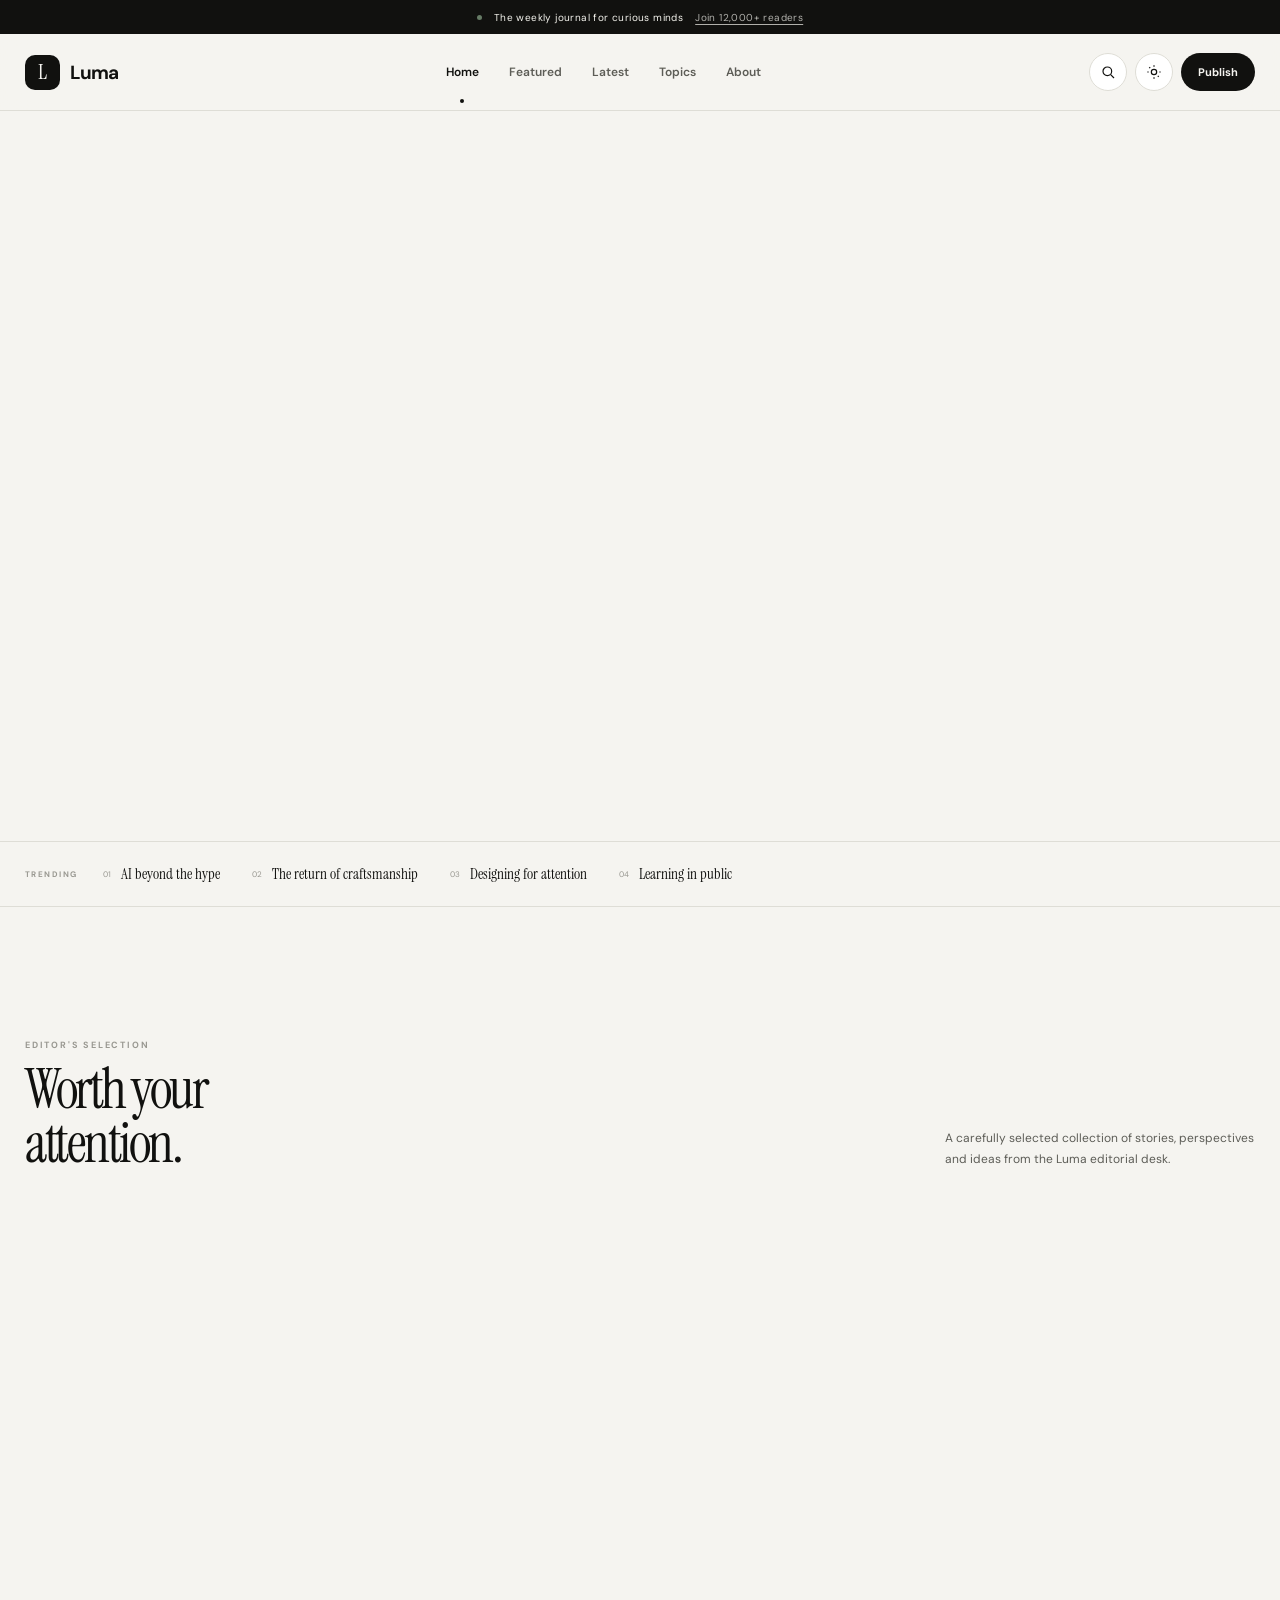
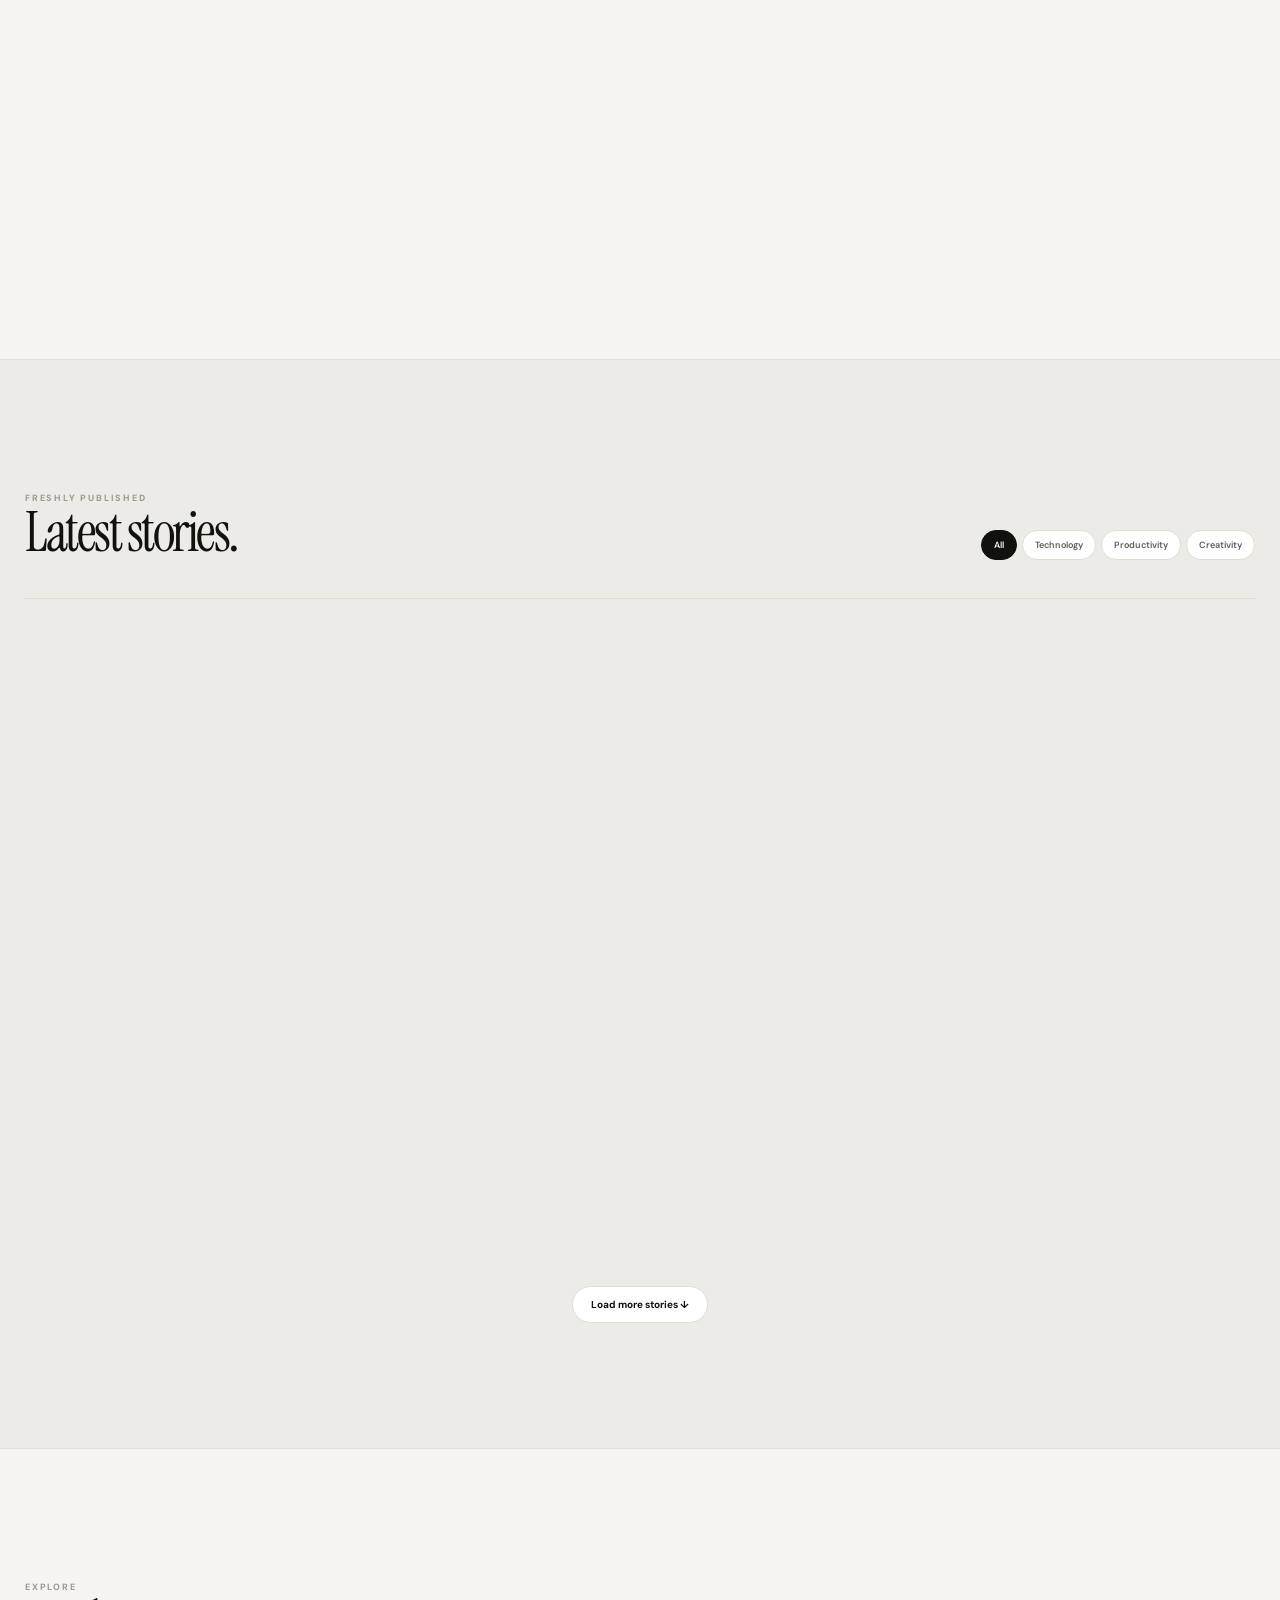
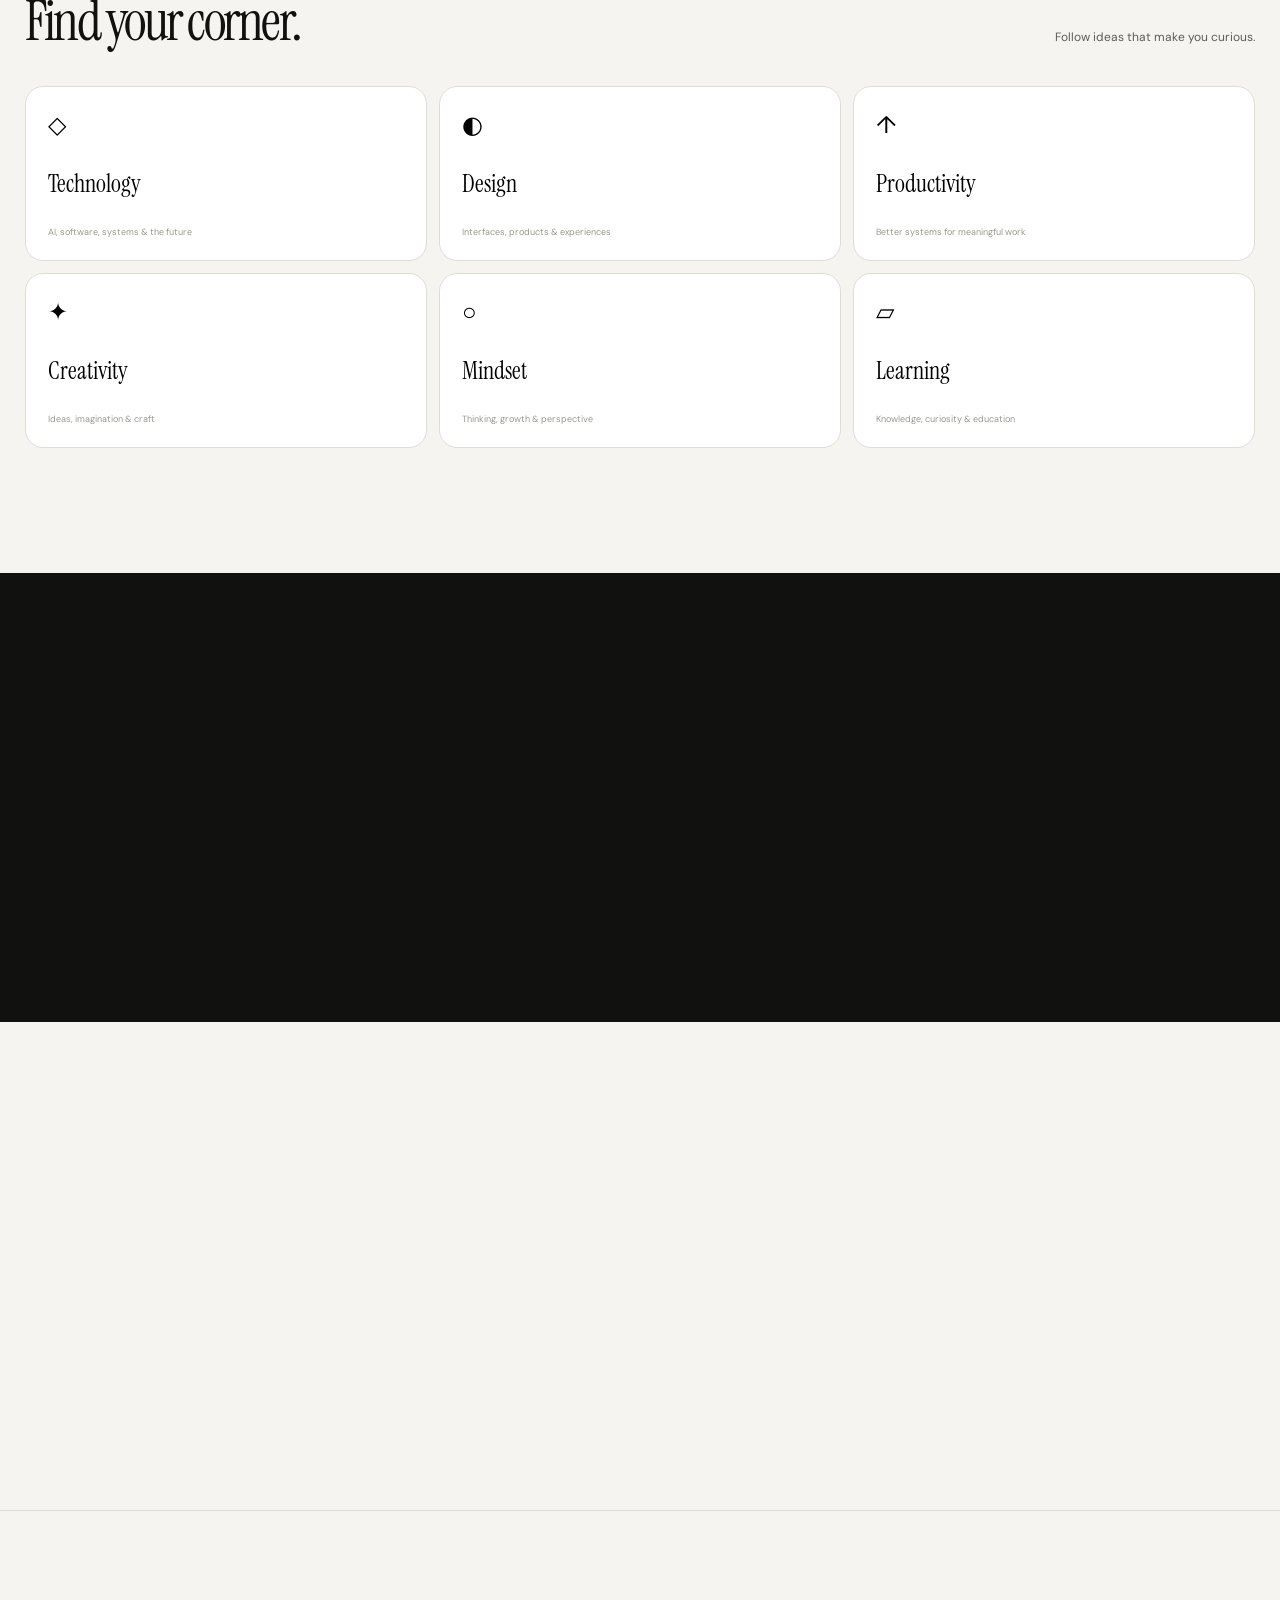
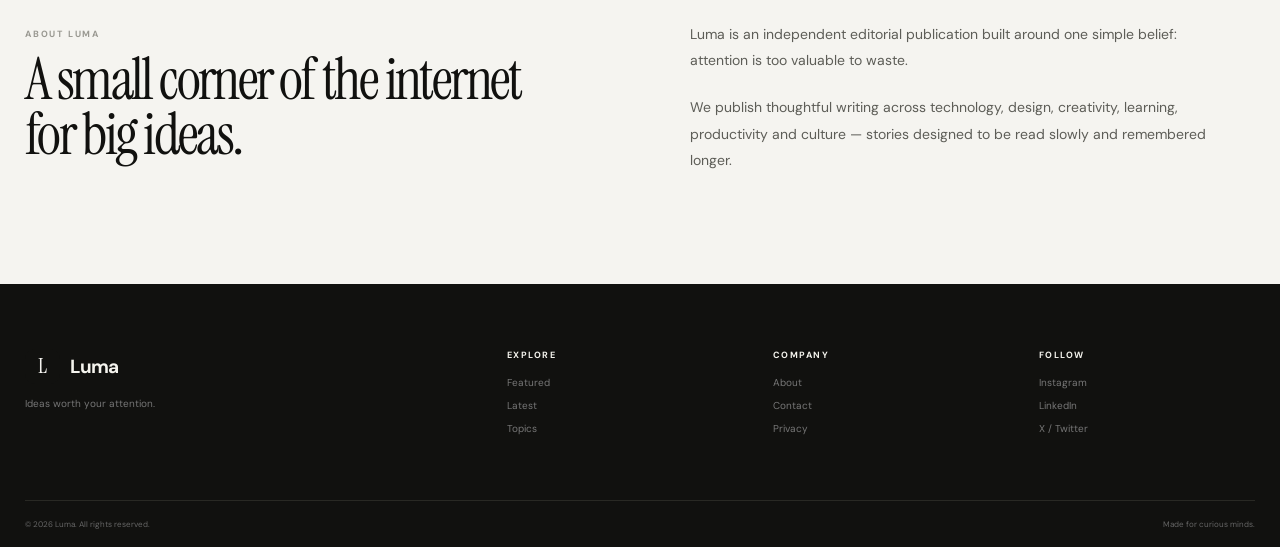
==== commit 1516ae99: "Fix script tag formatting in index.html" ====
--- a/index.html
+++ b/index.html
@@ -3855,7 +3855,7 @@
 
 updateProgress();
 
-</script>
+<script src = "script.js"></script>
 
 </body>
-</html>+</html>
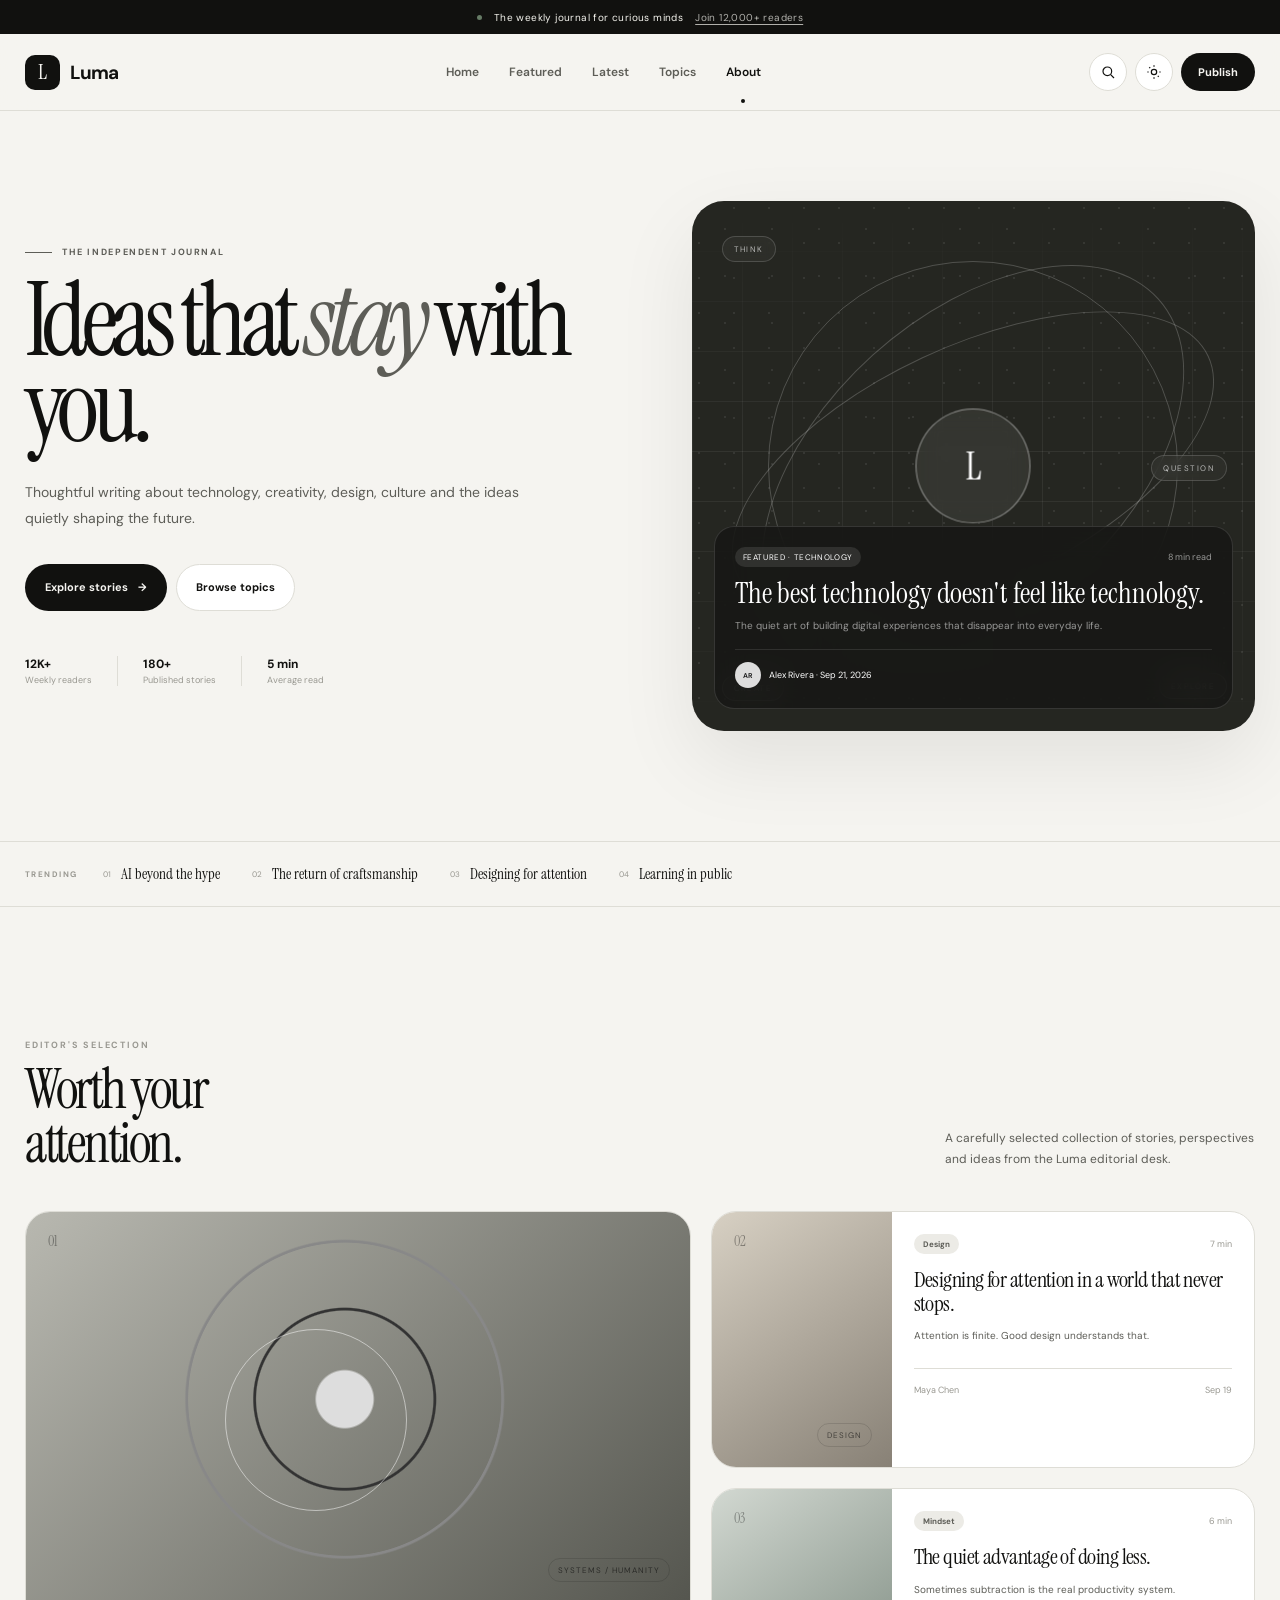
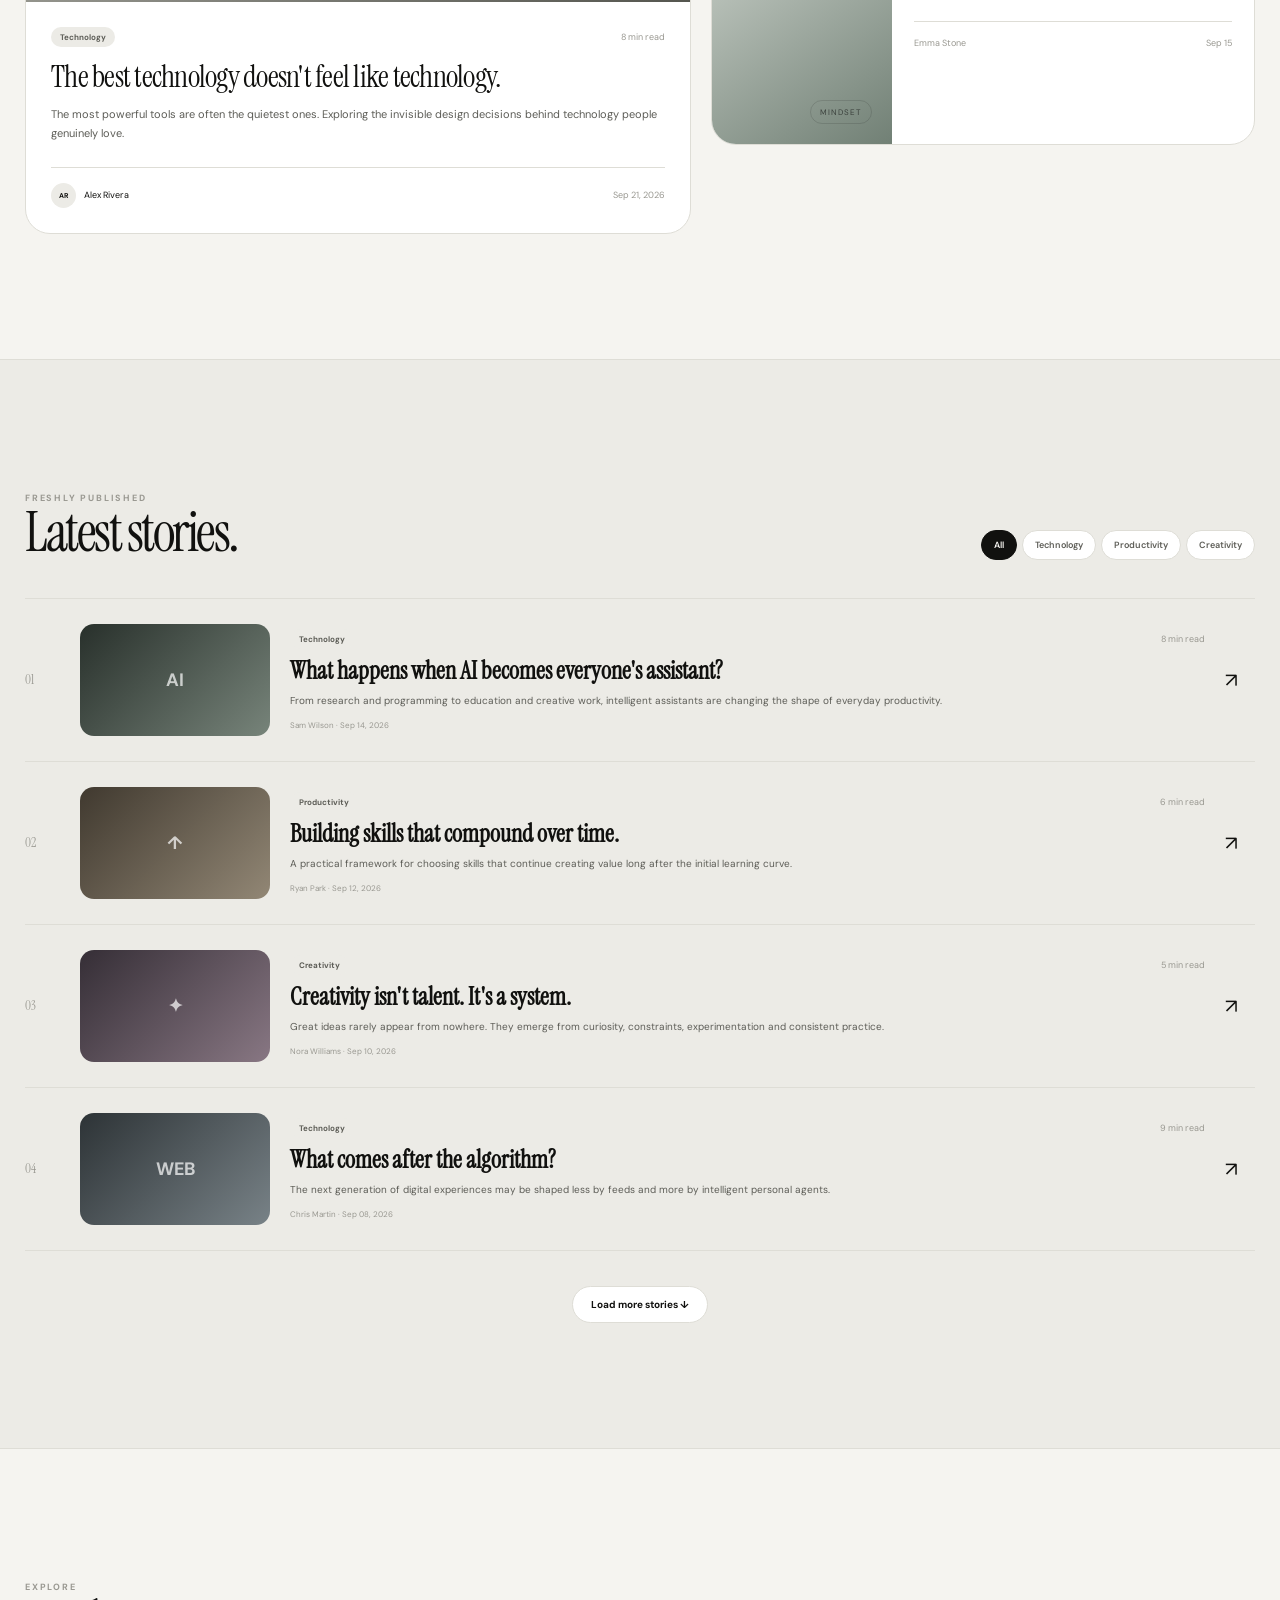
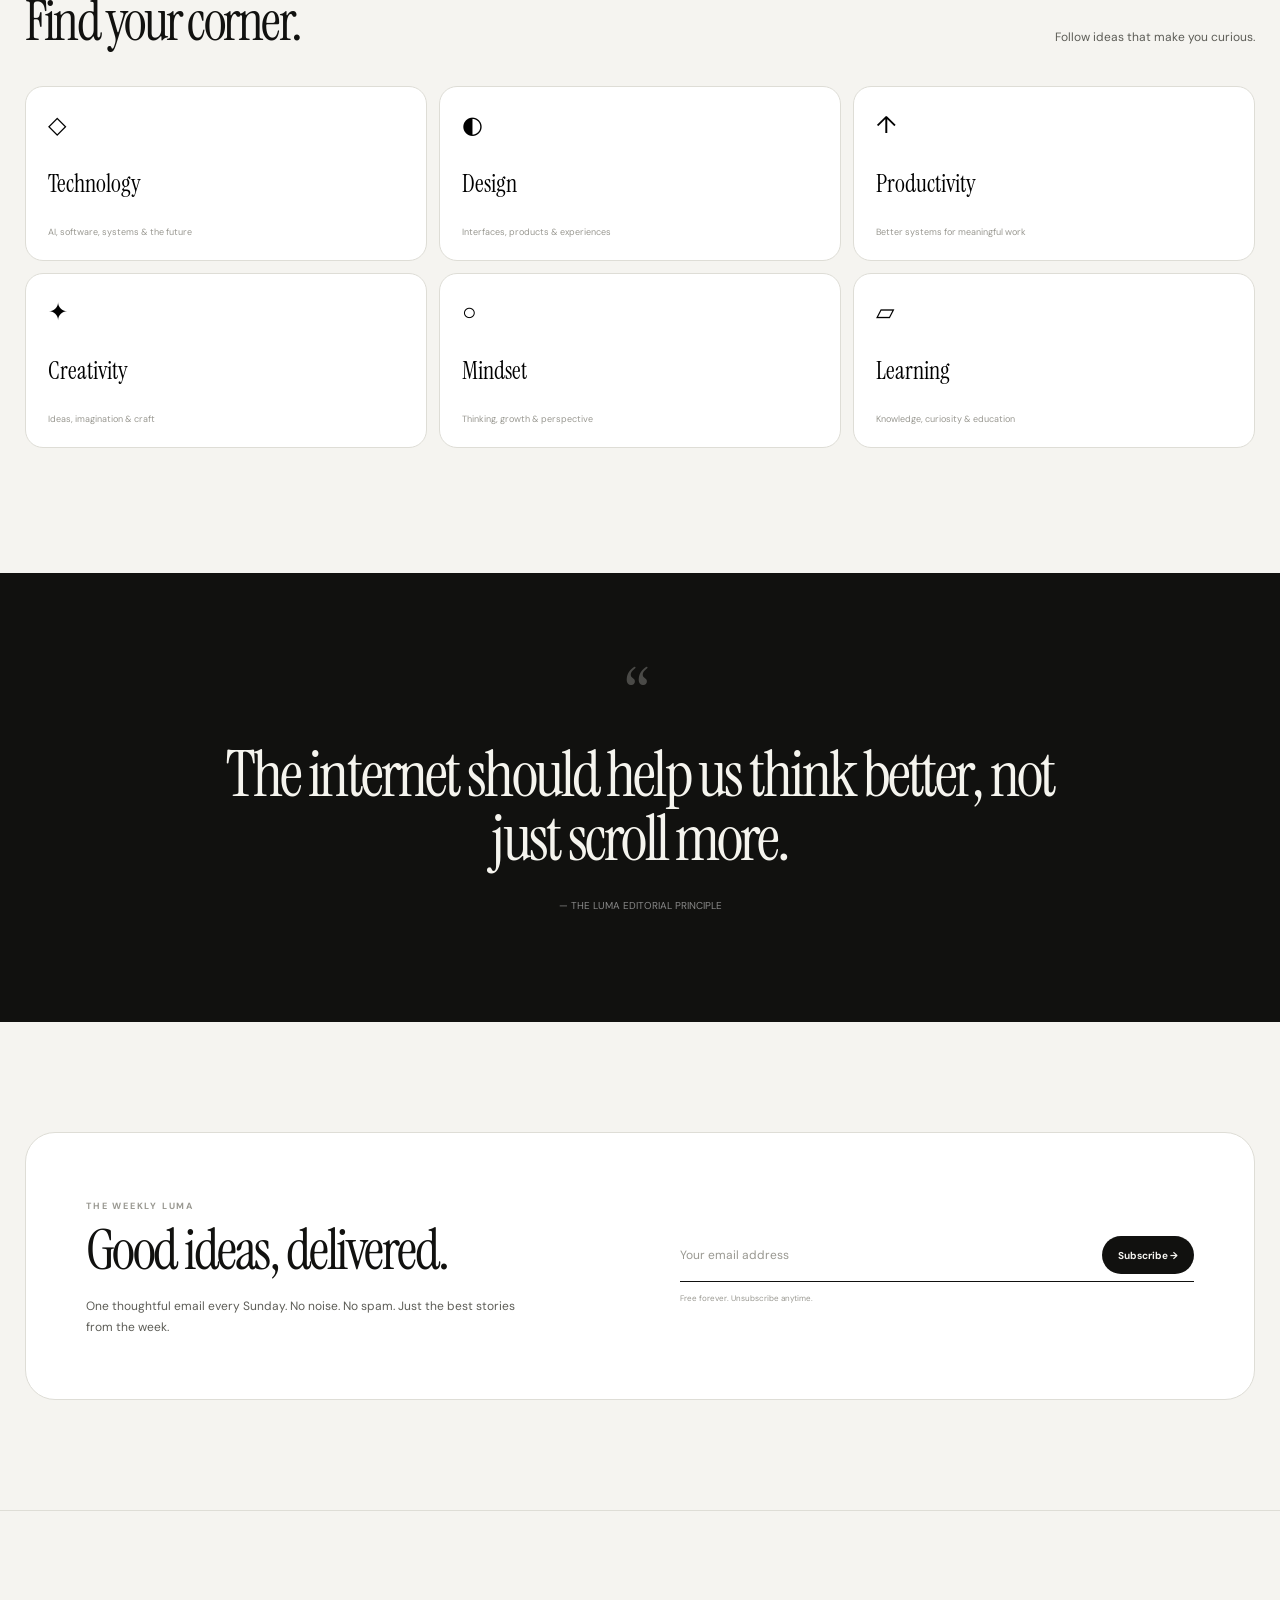
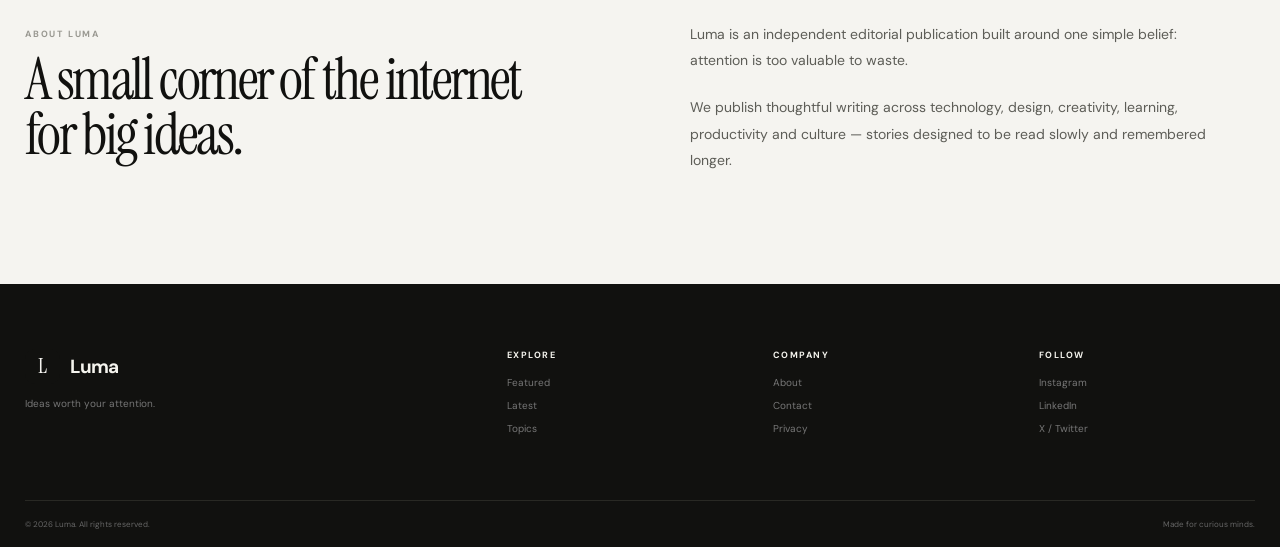
==== commit 956597a7: "Add favicon and update page title to Luma" ====
--- a/index.html
+++ b/index.html
@@ -4,7 +4,8 @@
 <meta charset="UTF-8">
 <meta name="viewport" content="width=device-width, initial-scale=1.0">
 <meta name="description" content="Luma — A premium independent publishing platform for ideas, technology, creativity and culture.">
-<title>Luma — Ideas Worth Your Attention</title>
+<title>Luma</title>
+<link rel="icon" type="image/svg+xml" href="favicon.svg">
 
 <style>
 
@@ -3855,7 +3856,7 @@
 
 updateProgress();
 
-<script src = "script.js"></script>
+</script>
 
 </body>
-</html>
+</html>
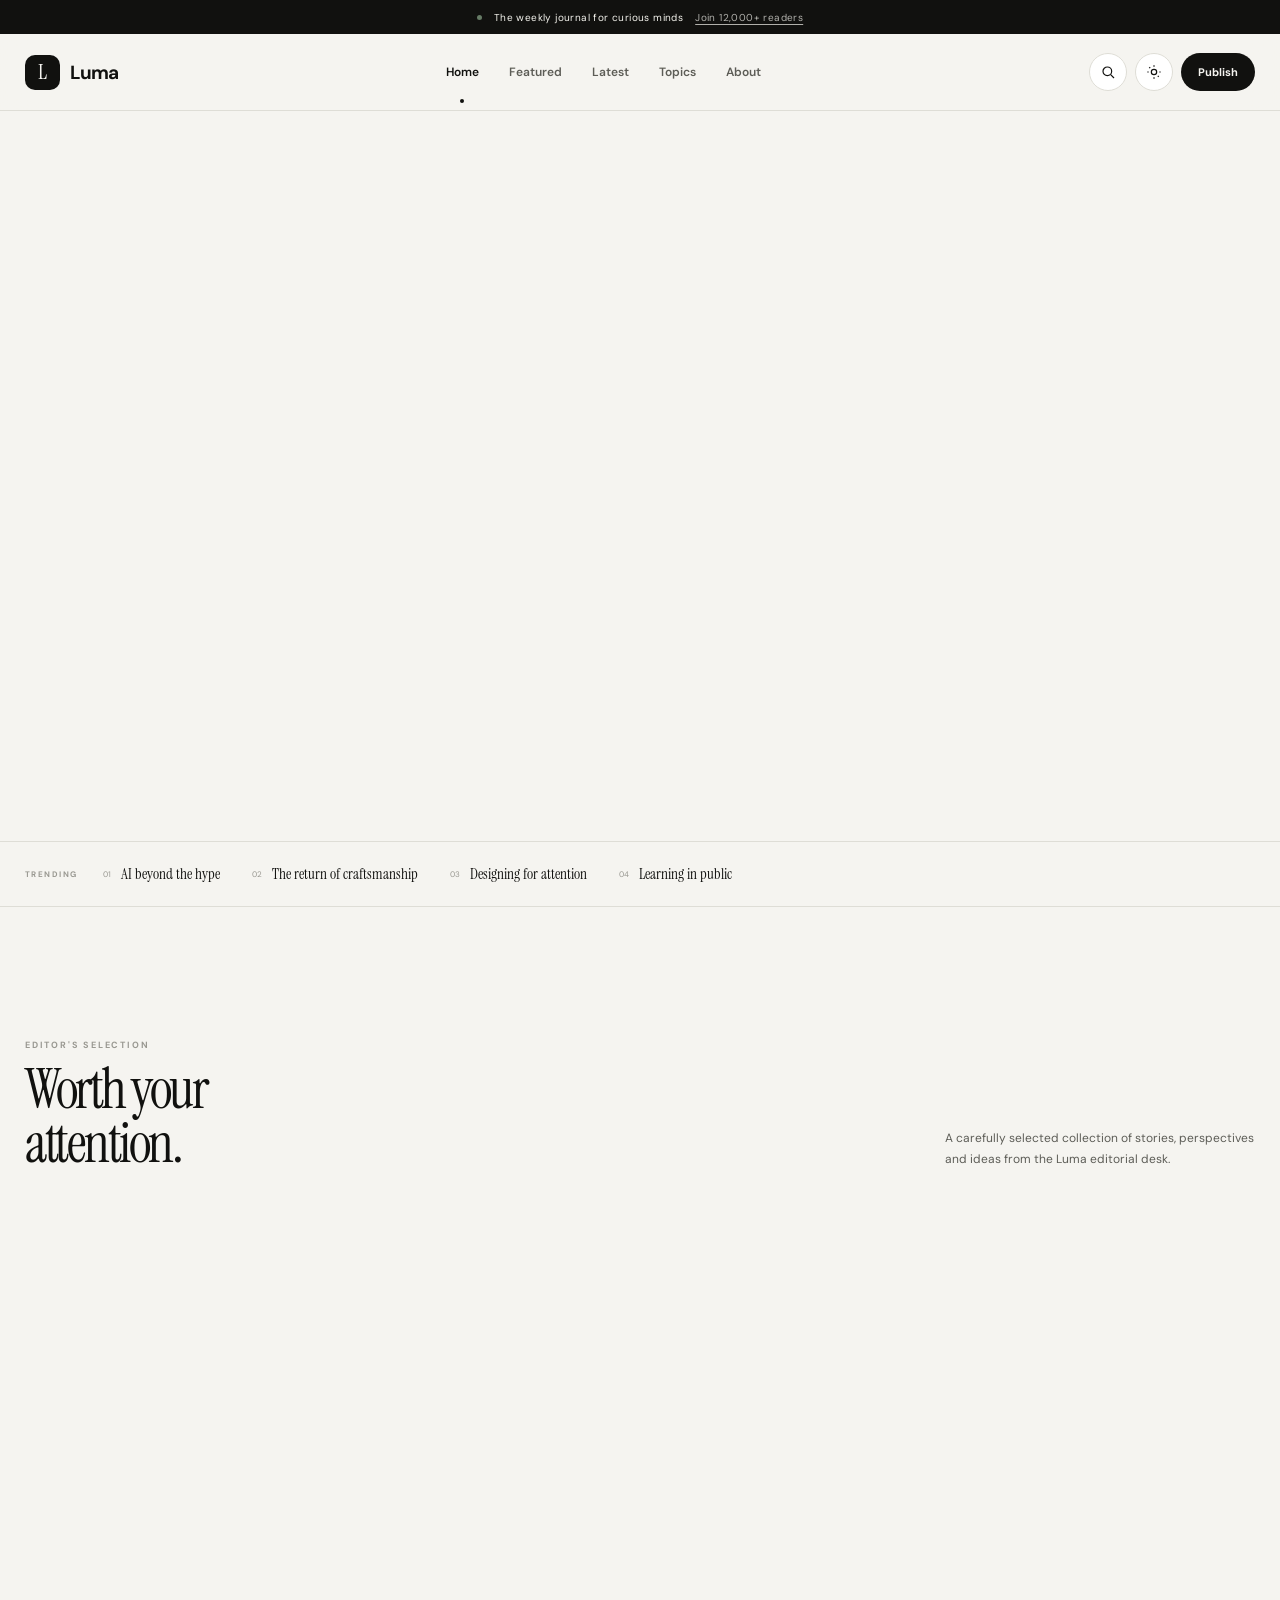
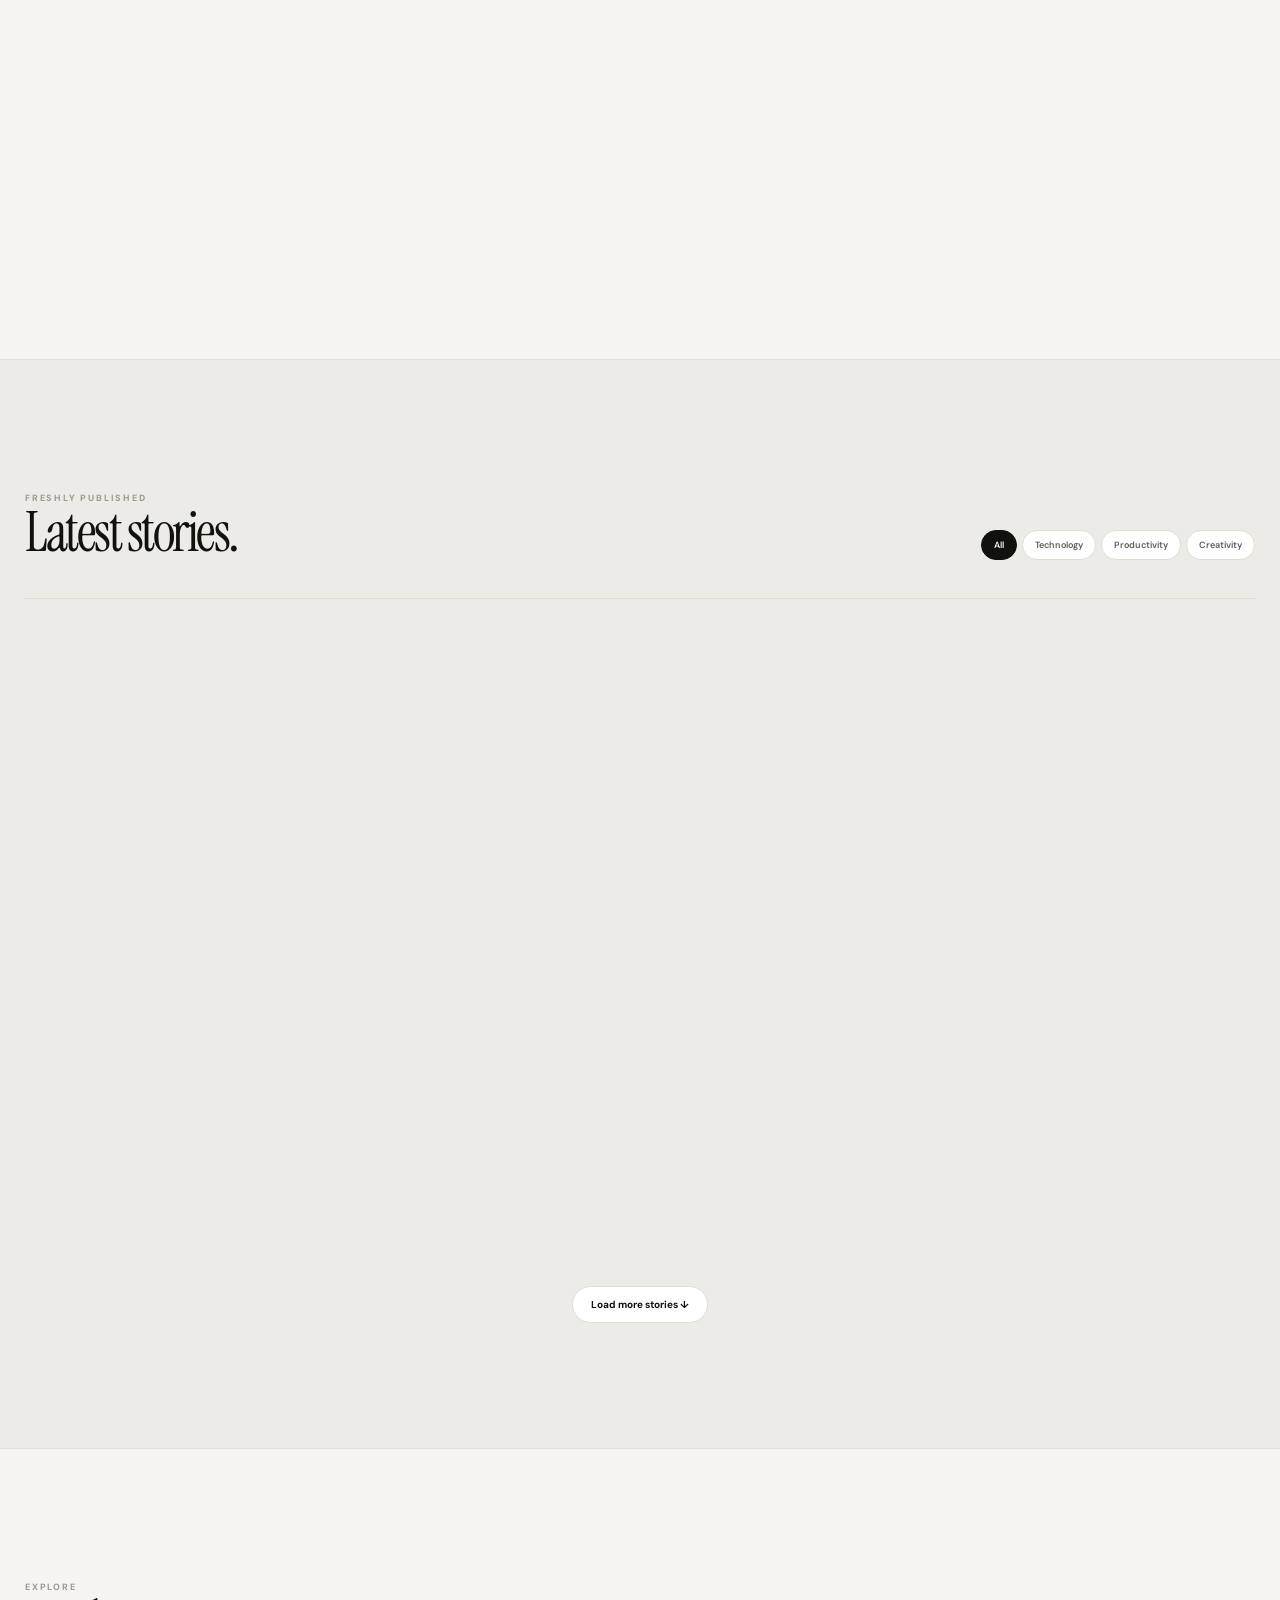
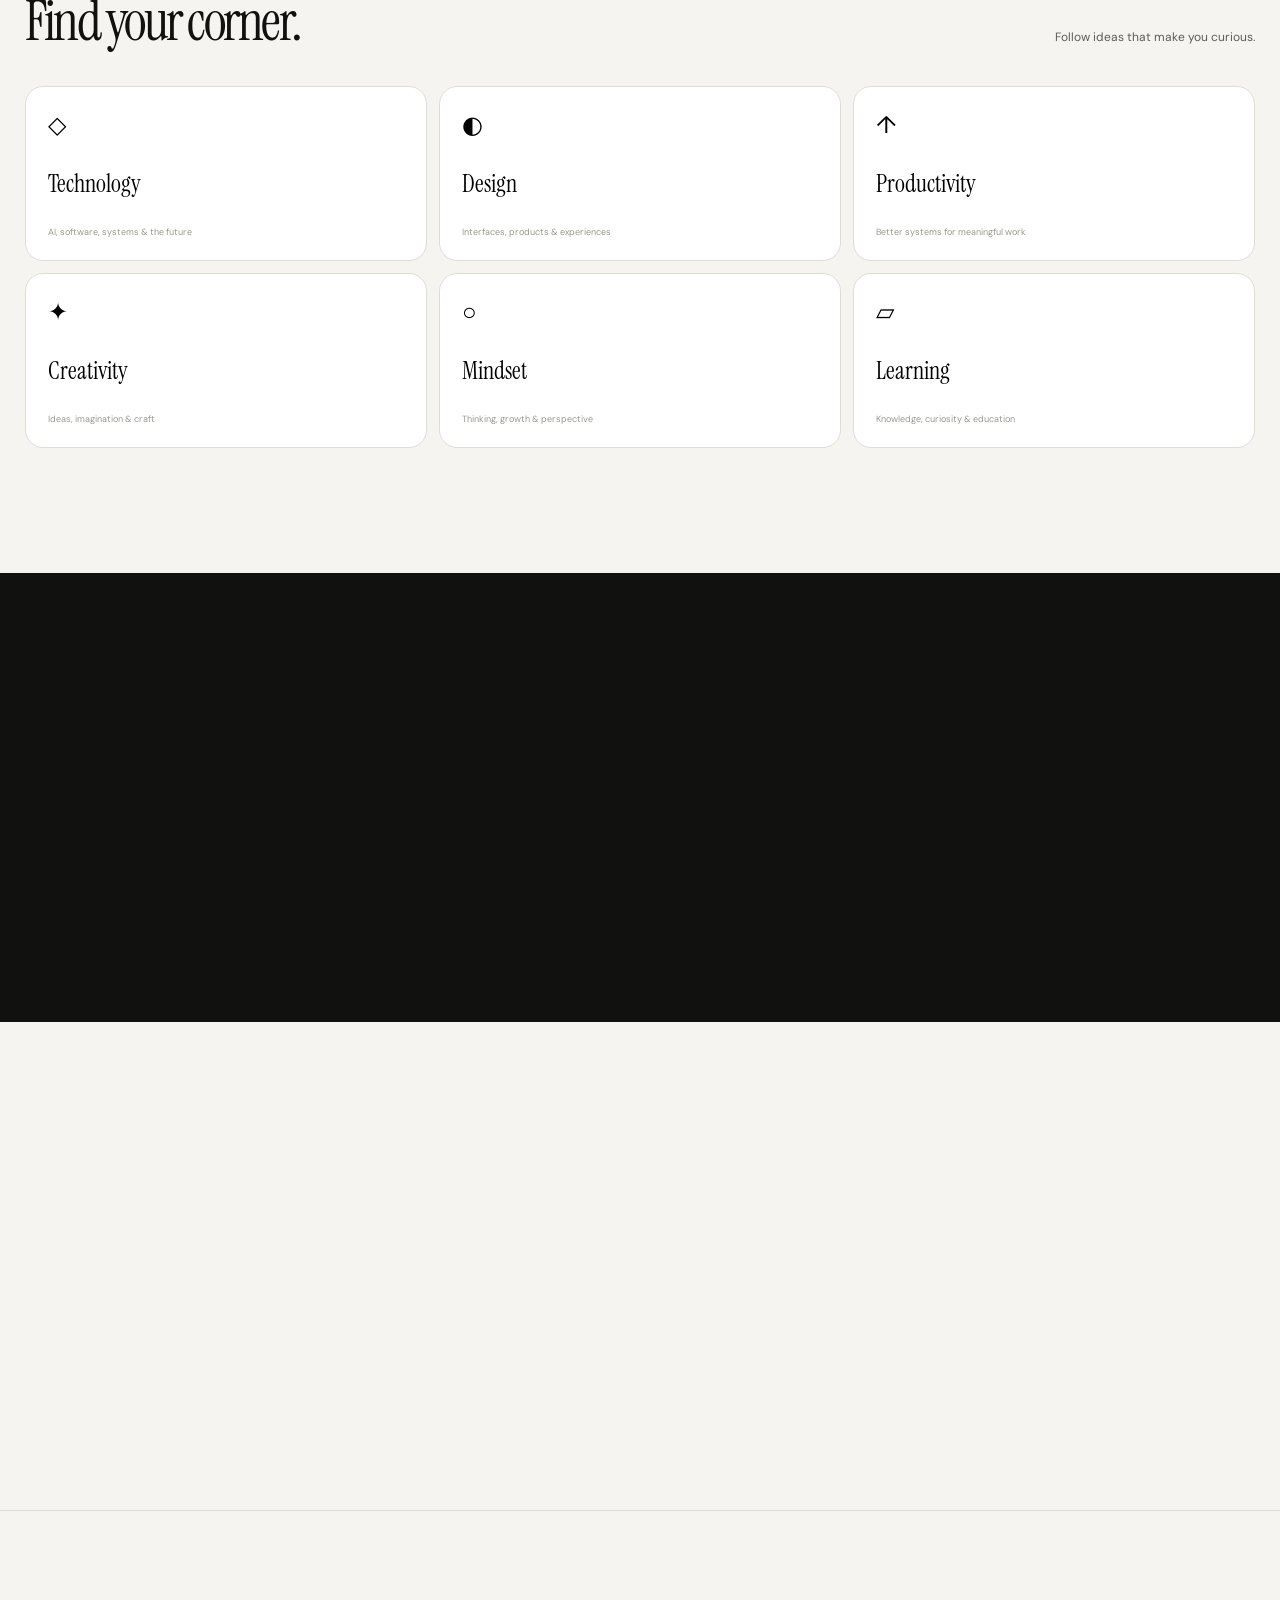
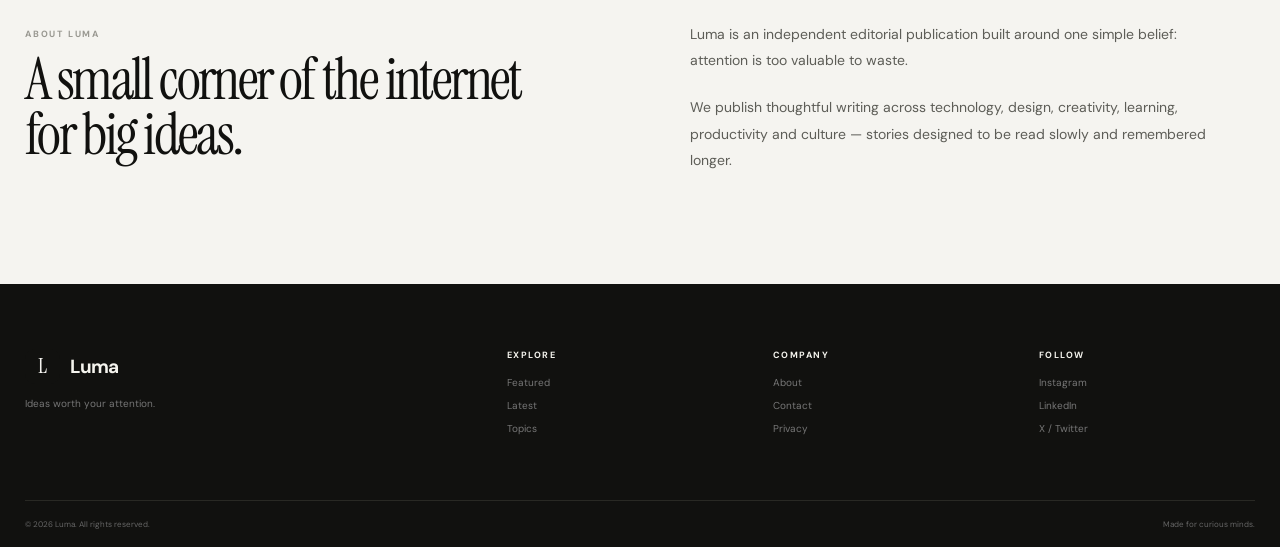
==== commit b3621223: "Merge pull request #11 from kanchana-Tejaswy/AJ1 Aj1" ====
--- a/index.html
+++ b/index.html
@@ -2019,8 +2019,8 @@
 
 
                 <h2>
-                    The best technology
-                    doesn't feel like technology.
+                    <a href="content.html" style="color:inherit; text-decoration:none;">The best technology
+                    doesn't feel like technology.</a>
                 </h2>
 
 
@@ -2165,8 +2165,8 @@
 
 
                     <h3>
-                        The best technology
-                        doesn't feel like technology.
+                        <a href="content.html" style="color:inherit; text-decoration:none;">The best technology
+                        doesn't feel like technology.</a>
                     </h3>
 
 
@@ -3856,7 +3856,7 @@
 
 updateProgress();
 
-</script>
+<script src = "script.js"></script>
 
 </body>
-</html>+</html>
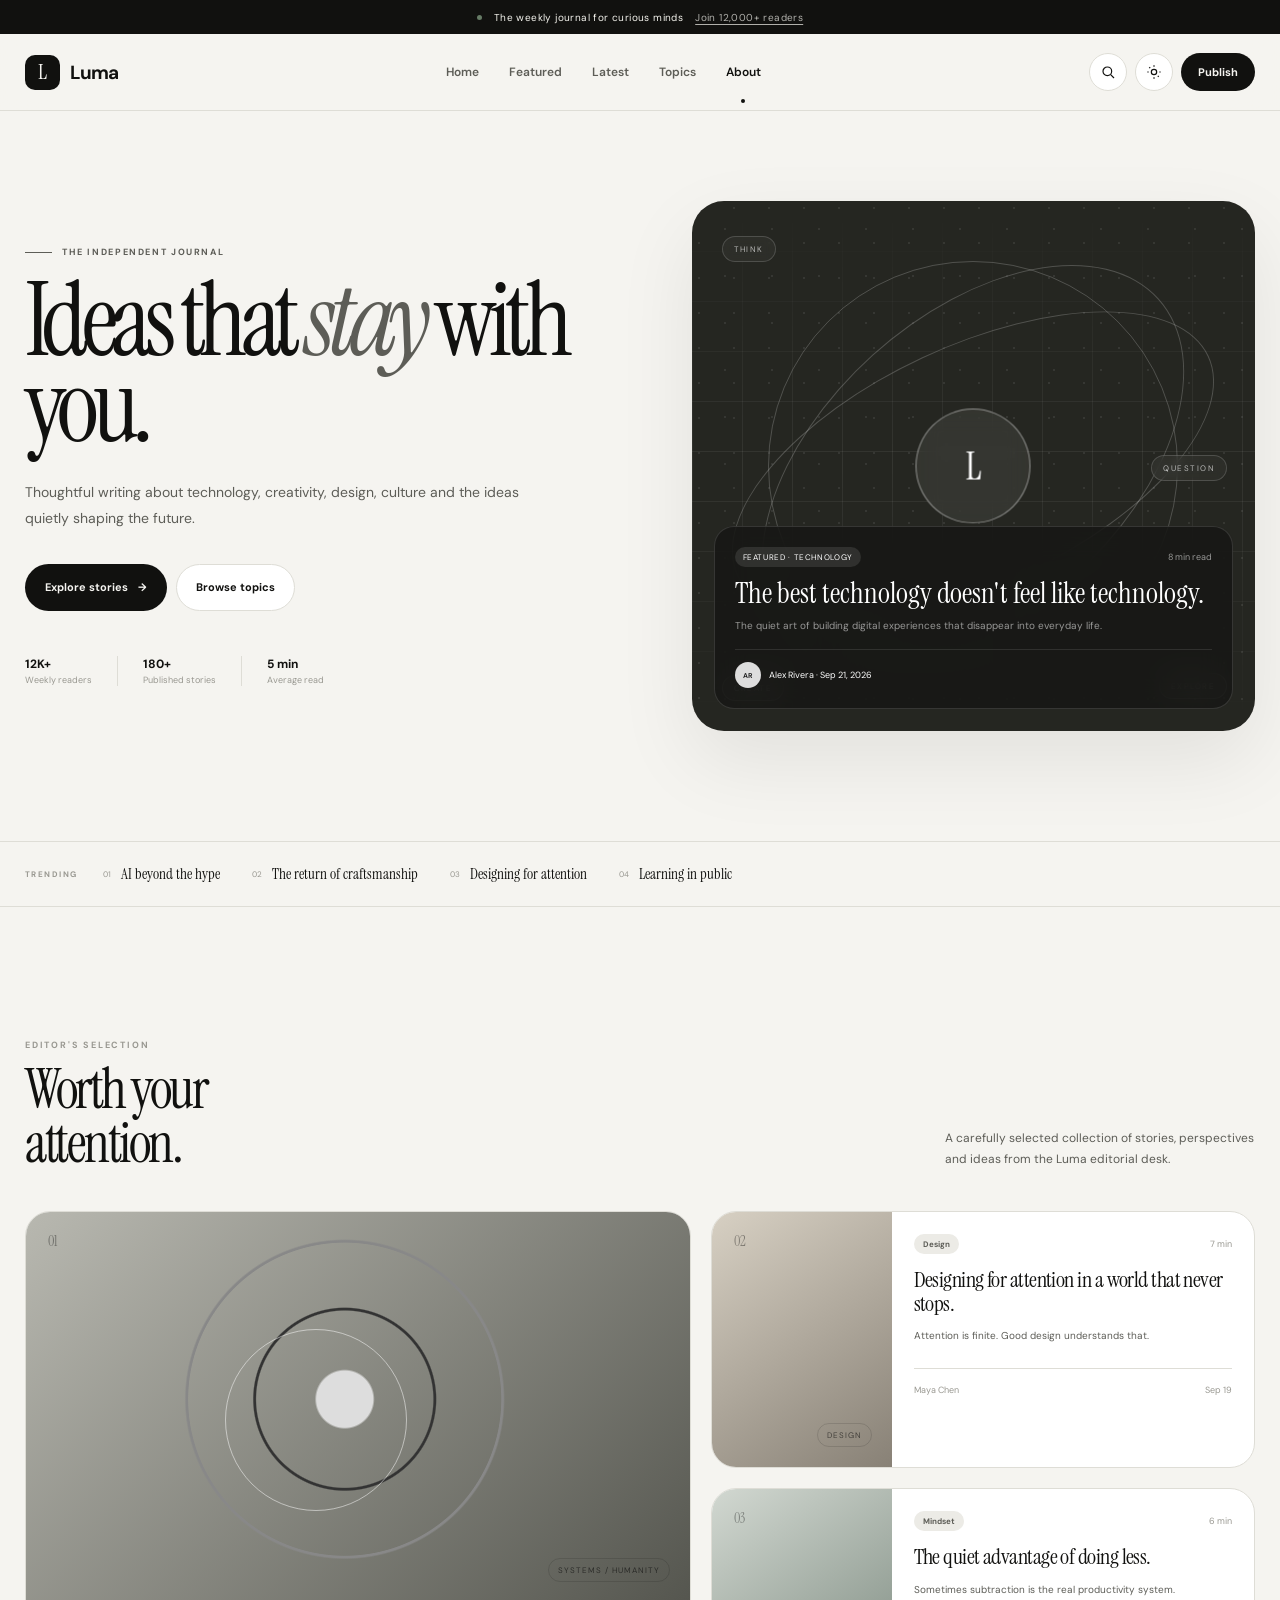
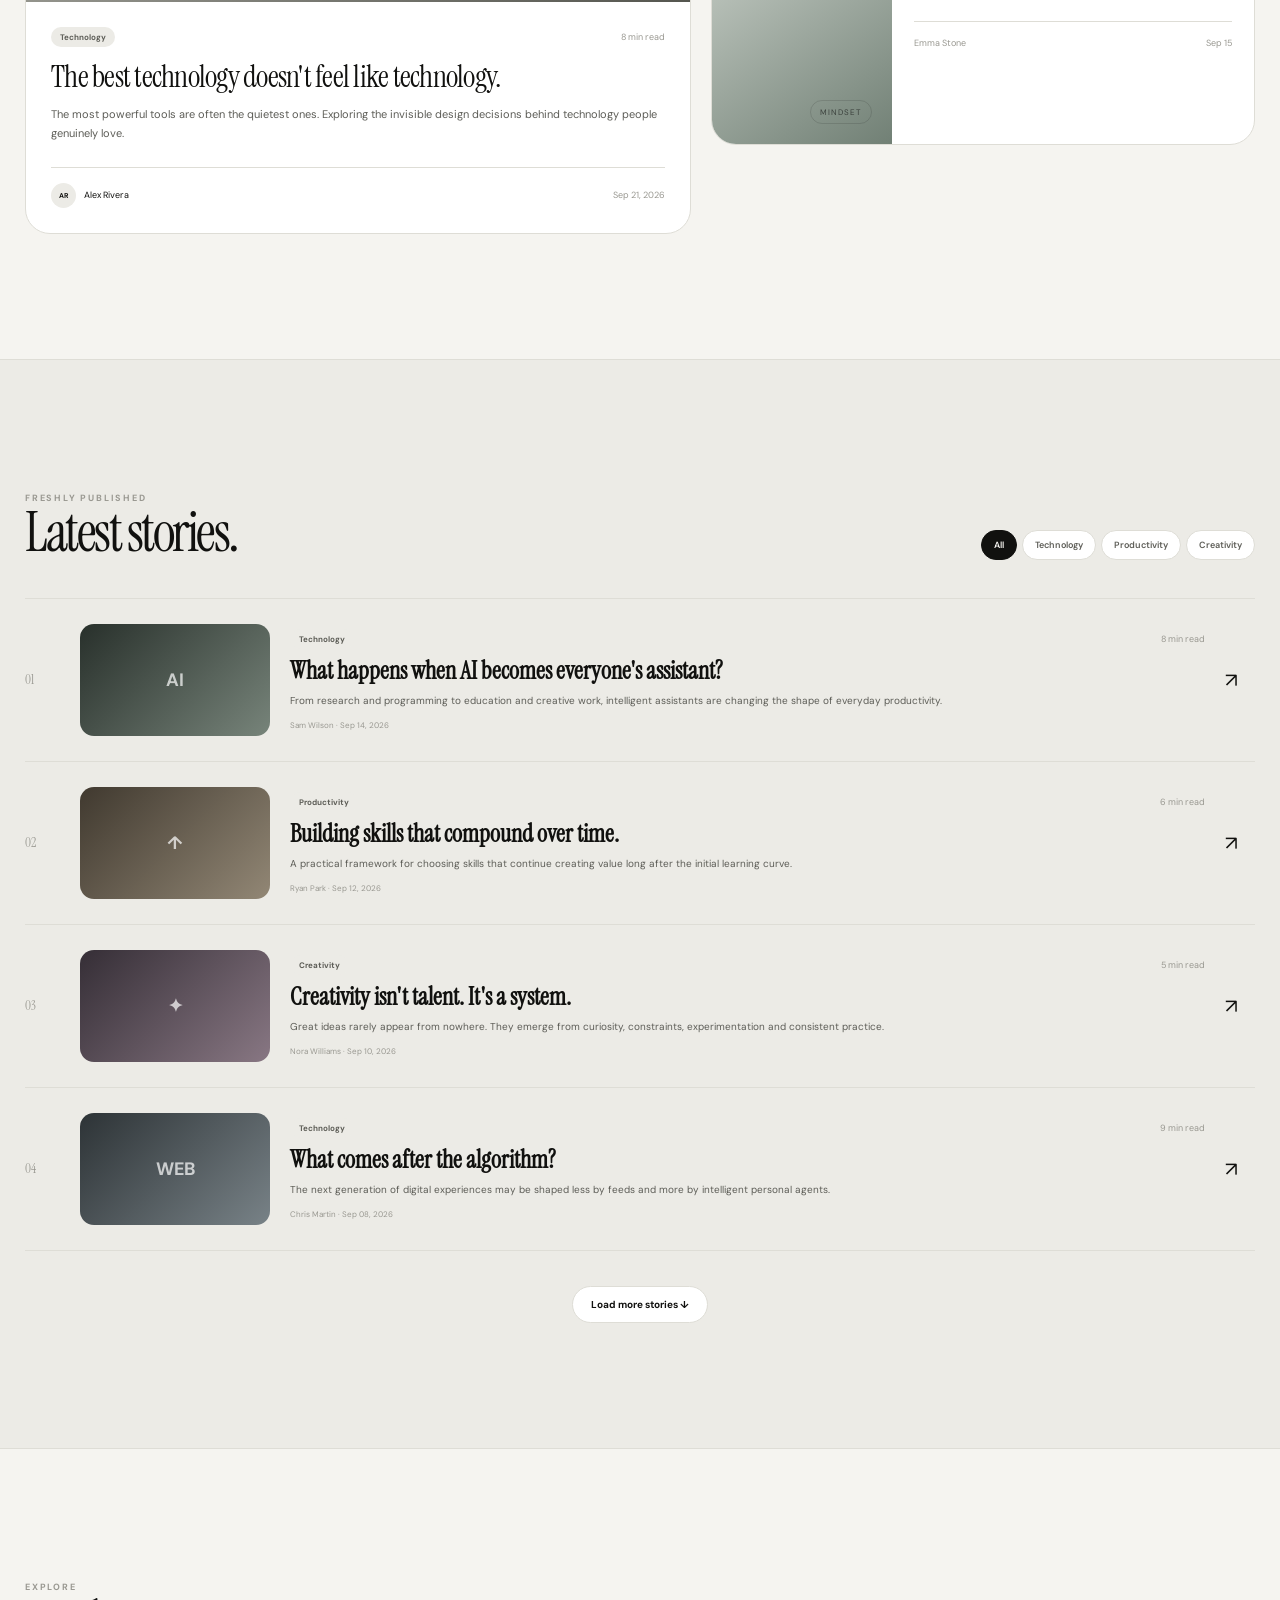
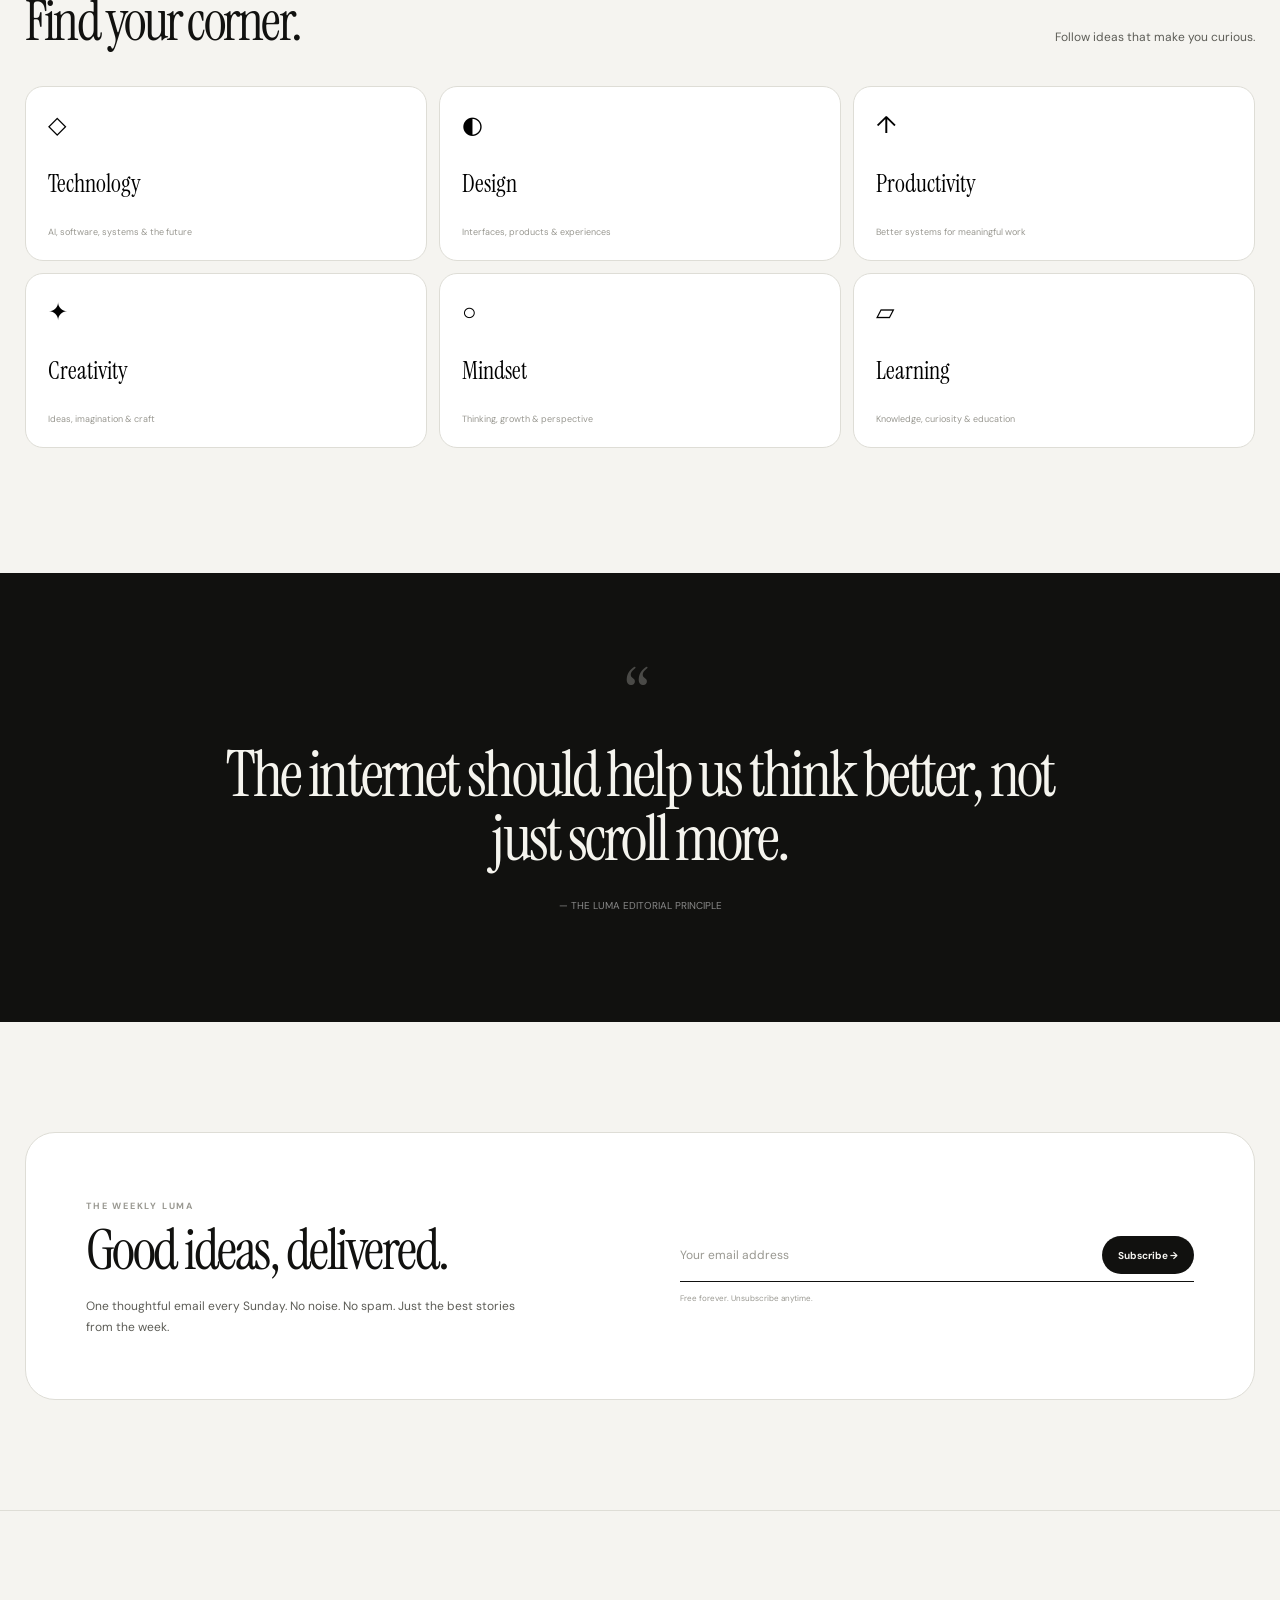
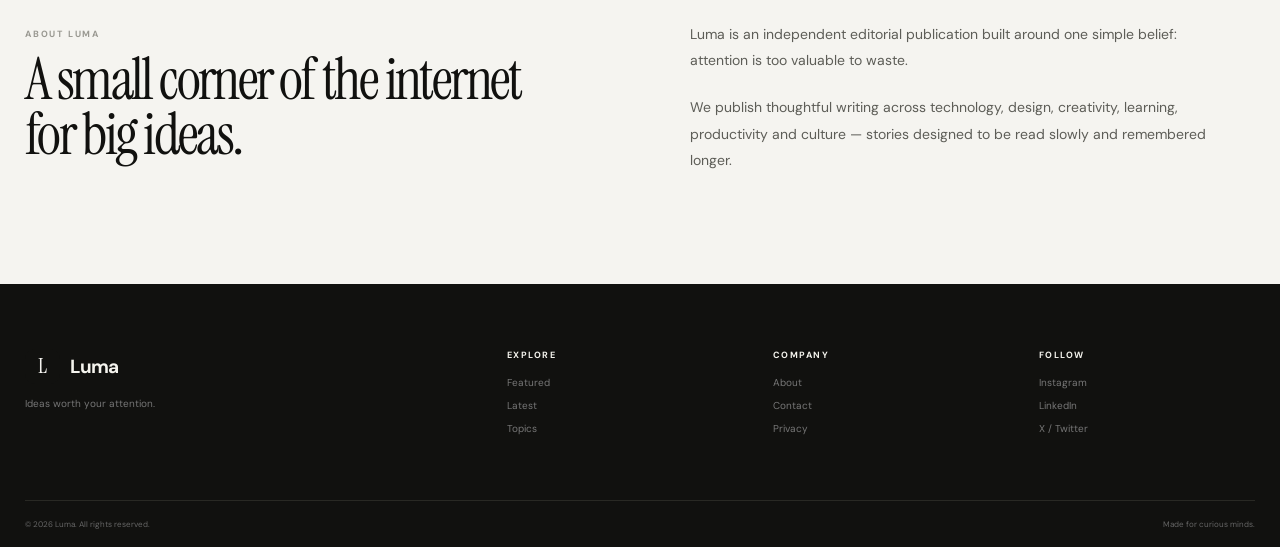
==== commit e0302d05: "Fixed error with script.js" ====
--- a/index.html
+++ b/index.html
@@ -3856,6 +3856,8 @@
 
 updateProgress();
 
+</script>
+
 <script src = "script.js"></script>
 
 </body>
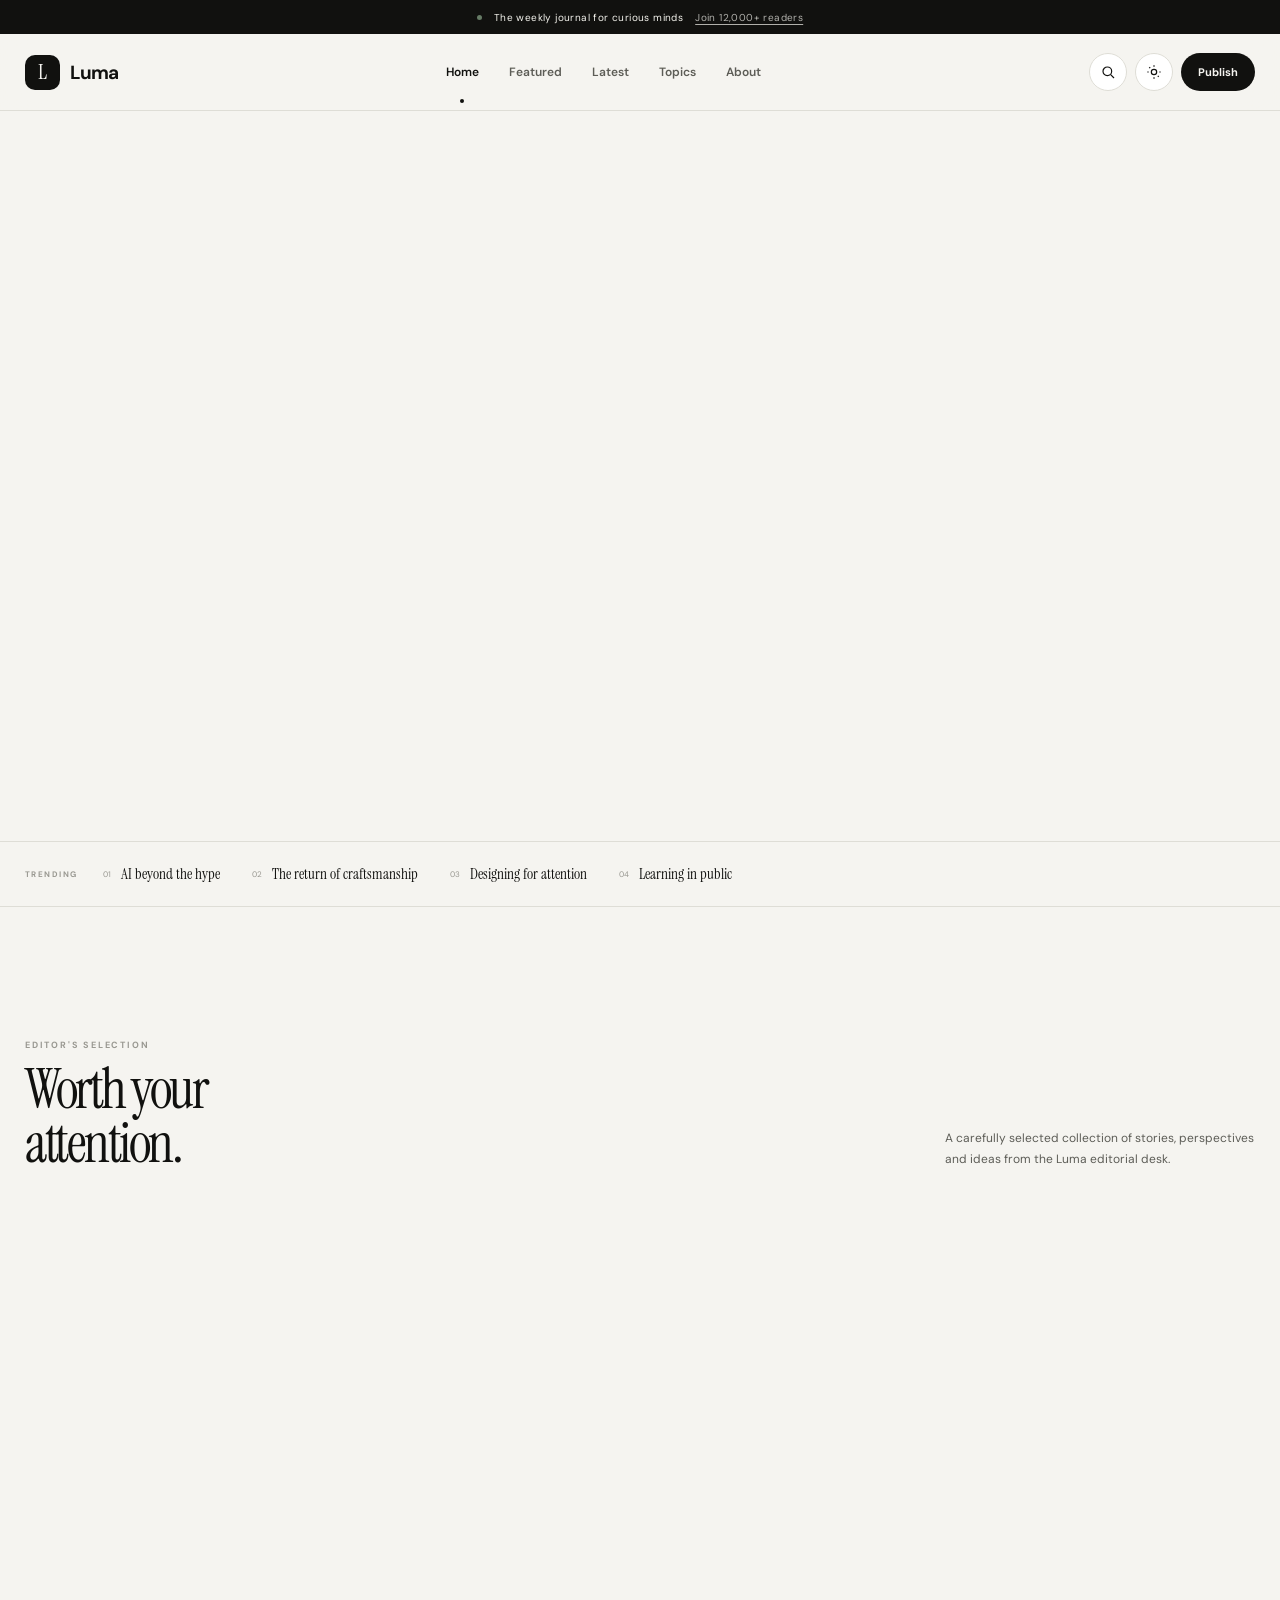
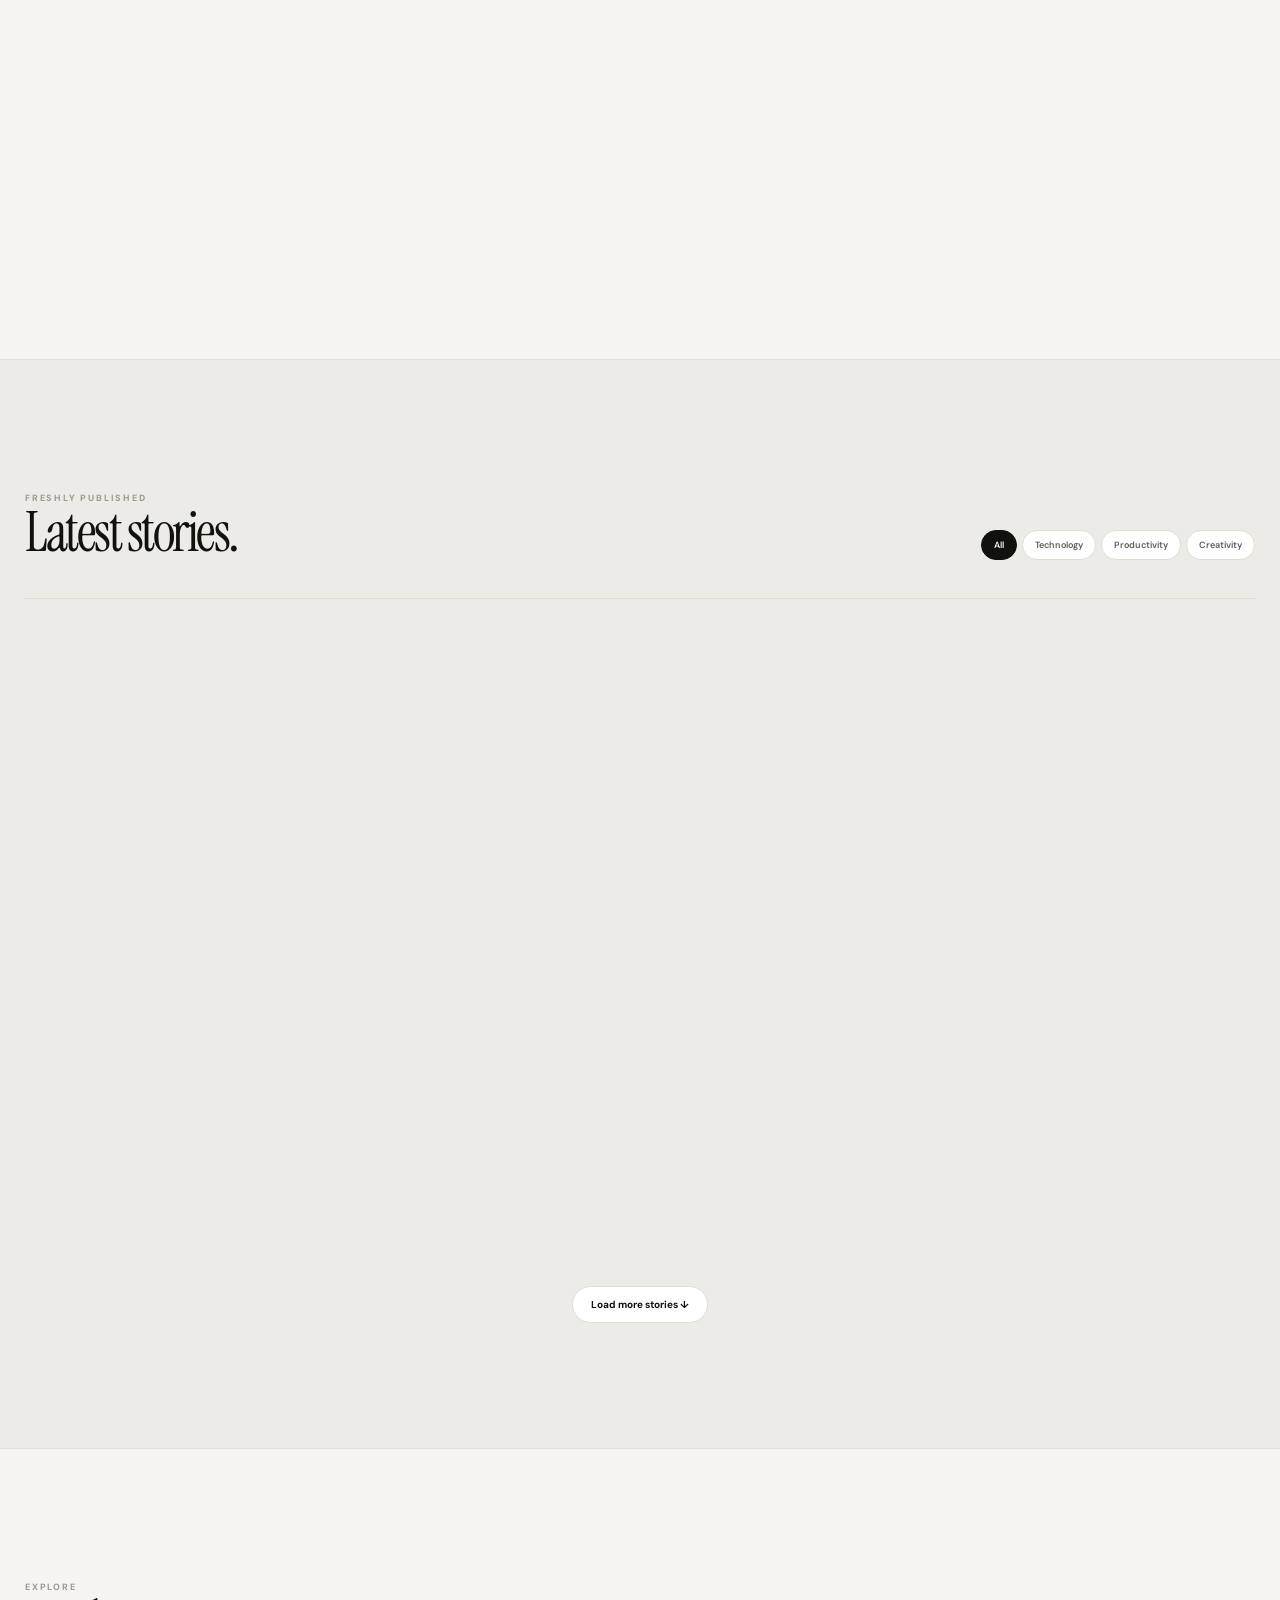
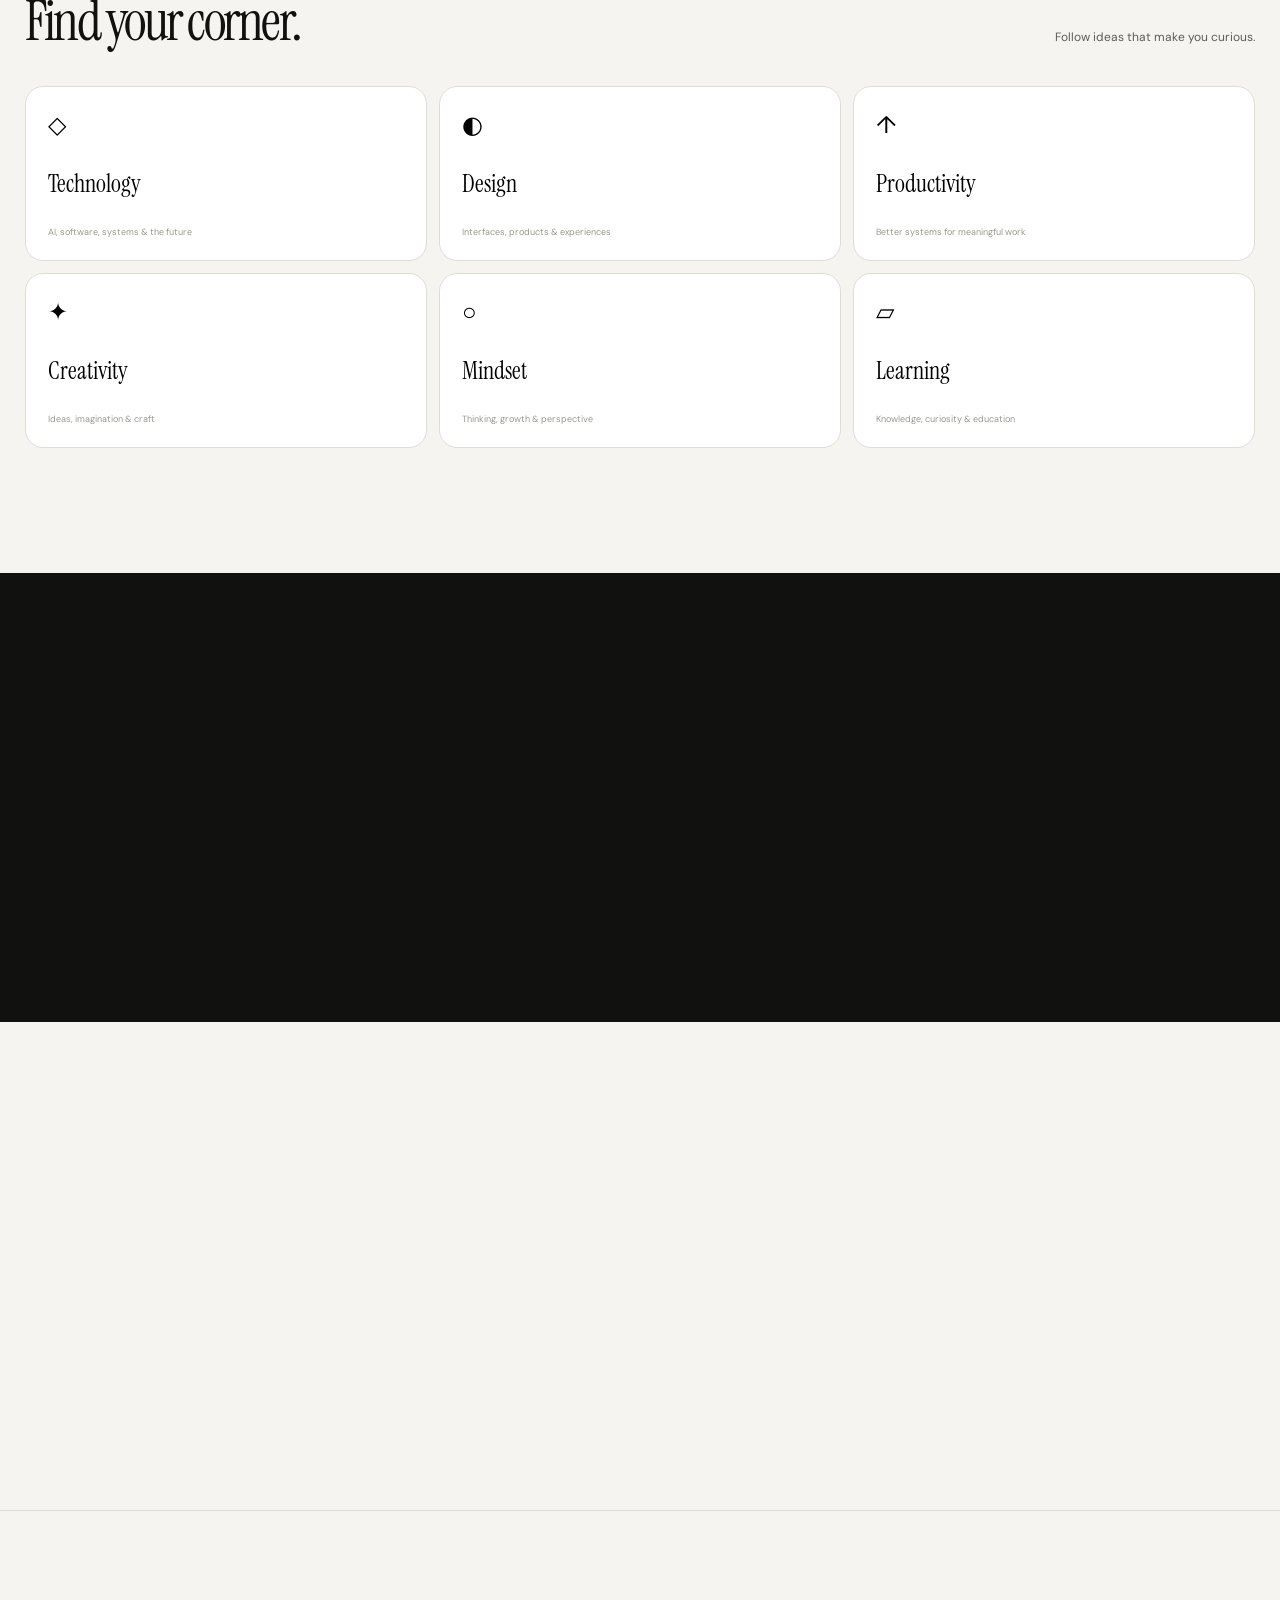
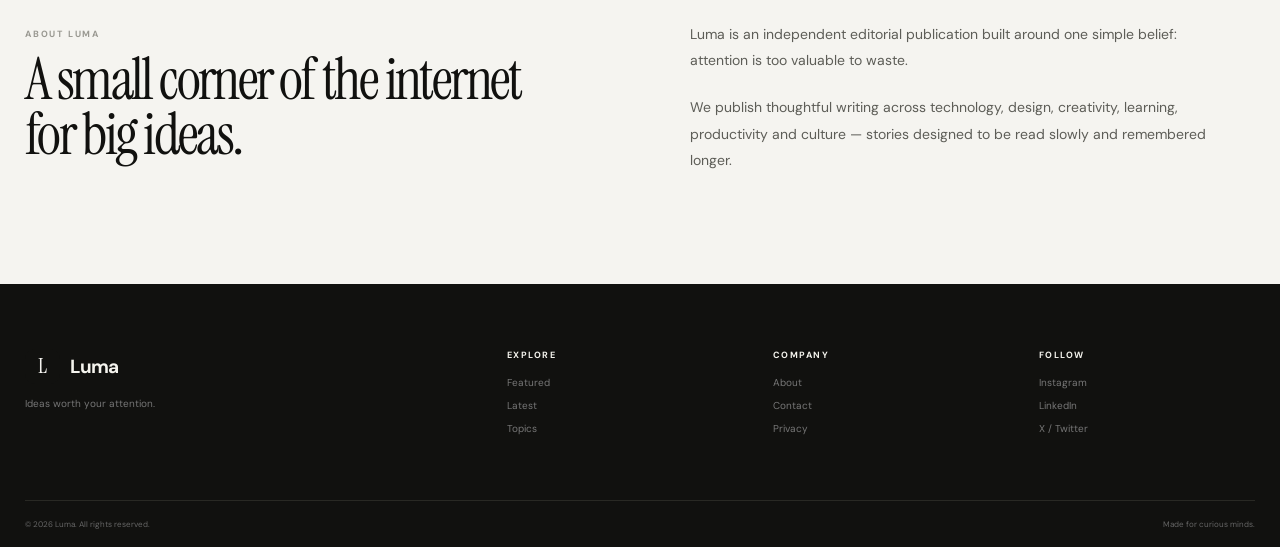
==== commit ed5235e7: "Connect site pages and navigation" ====
--- a/index.html
+++ b/index.html
@@ -1755,7 +1755,7 @@
 
     <nav class="nav">
 
-        <a href="#home" class="brand">
+        <a href="index.html#home" class="brand">
 
             <span class="brand-mark">
                 L
@@ -1893,6 +1893,10 @@
                 ideas quietly shaping the future.
 
             </p>
+
+            <a href="landing.html" class="nav-link">
+                Explore Inkly
+            </a>
 
 
             <div class="hero-buttons">
@@ -3856,8 +3860,6 @@
 
 updateProgress();
 
-</script>
-
 <script src = "script.js"></script>
 
 </body>
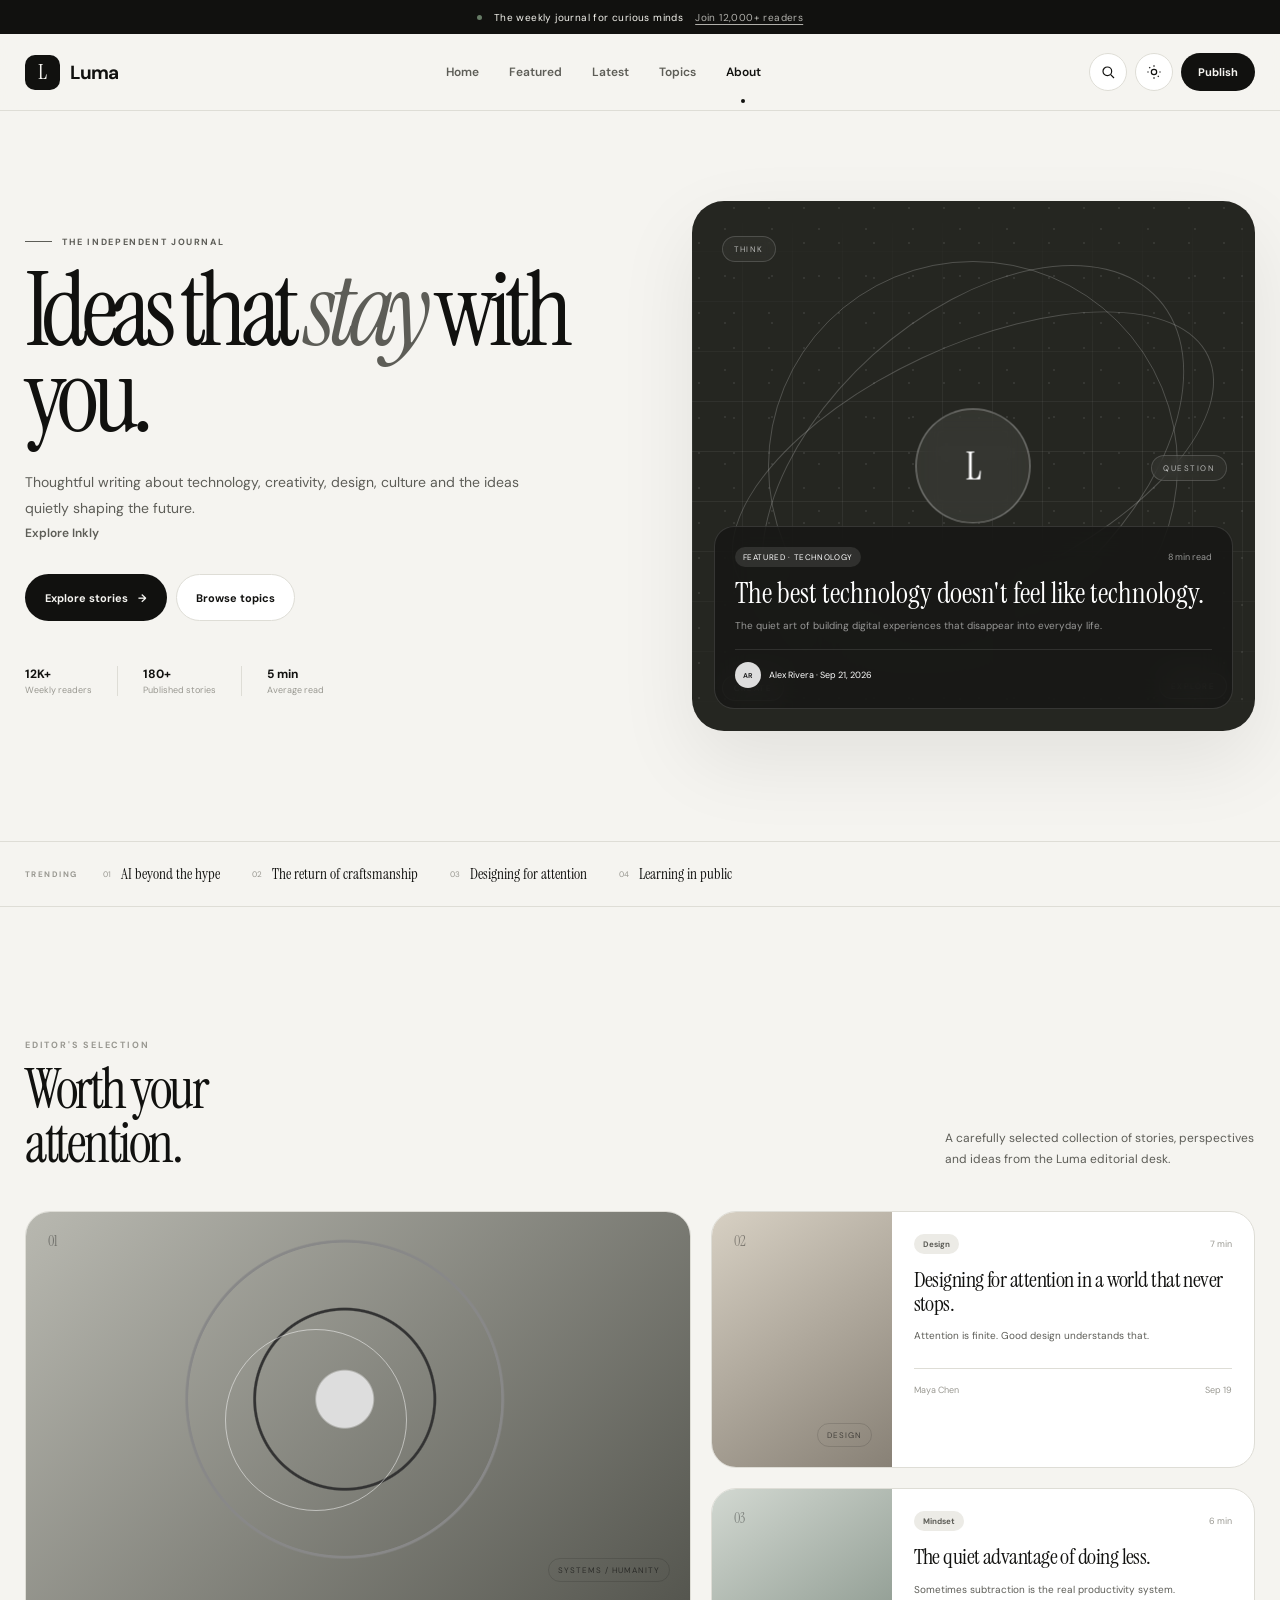
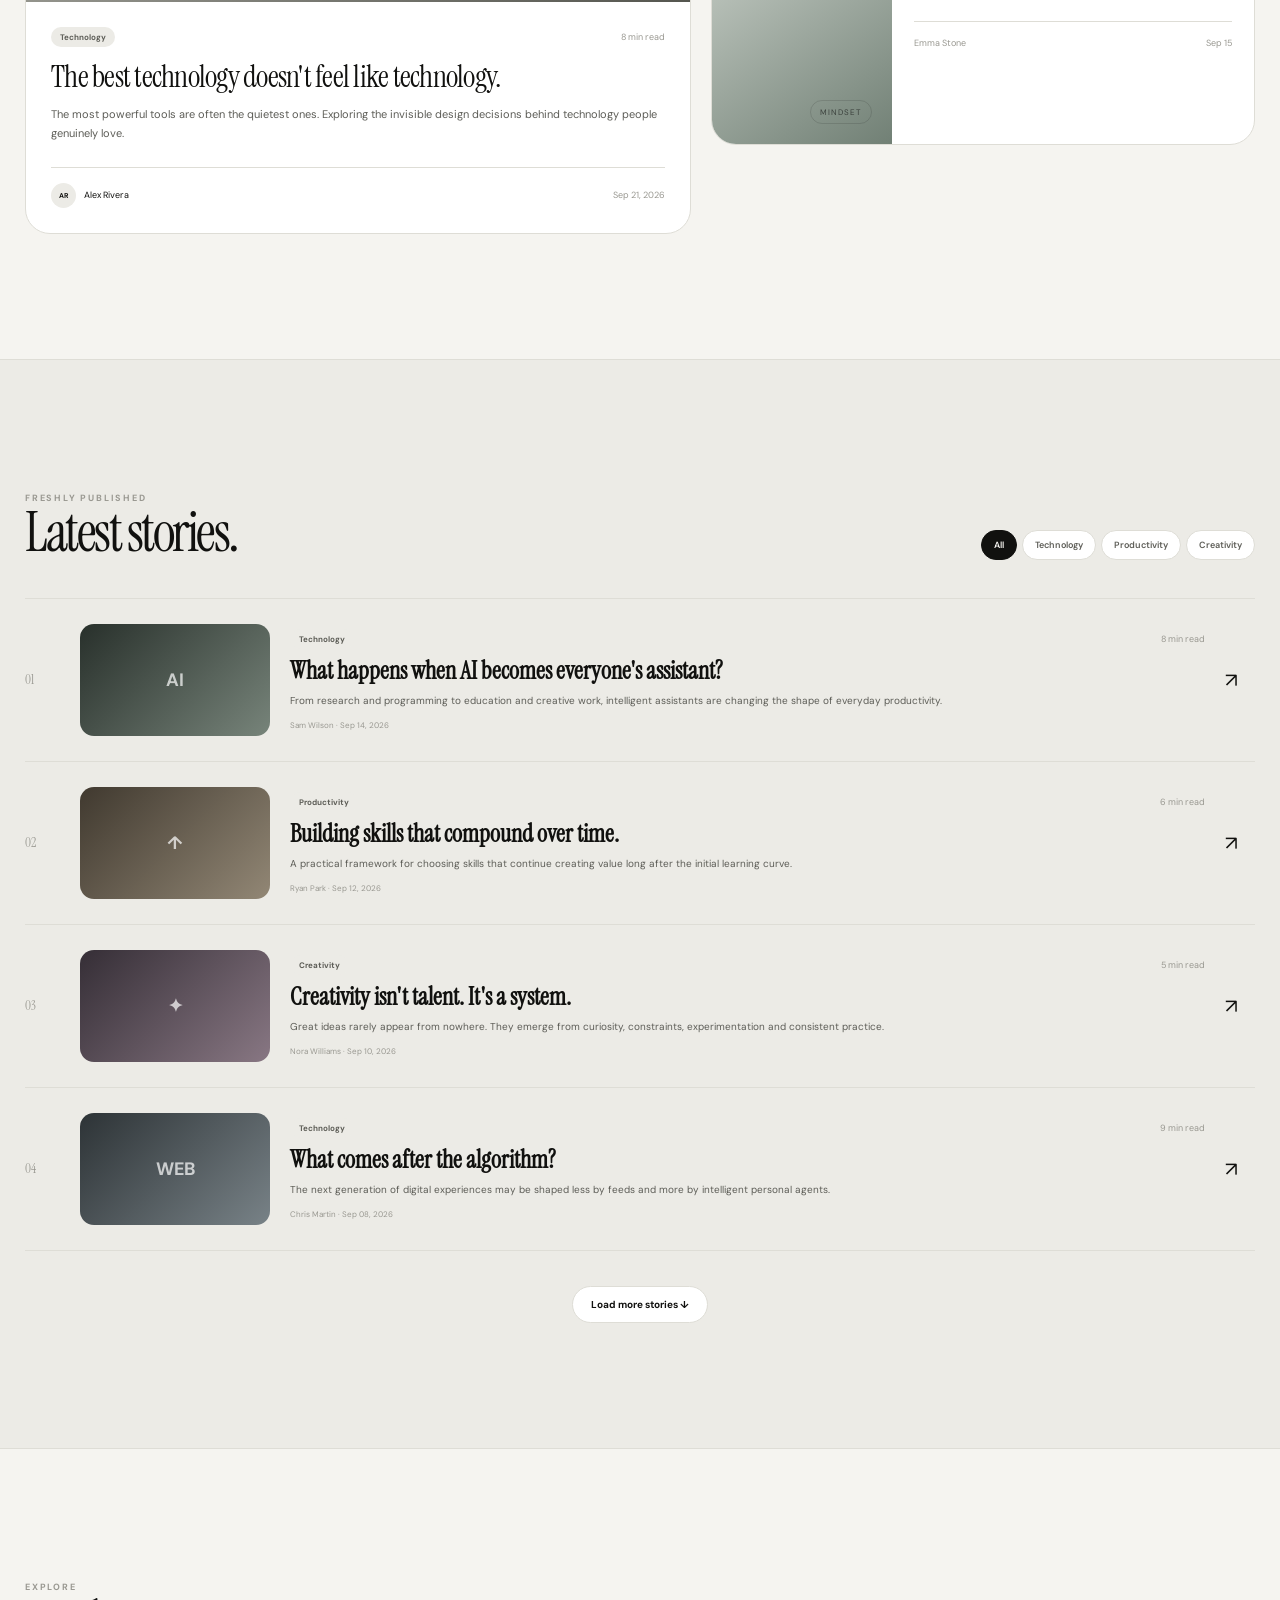
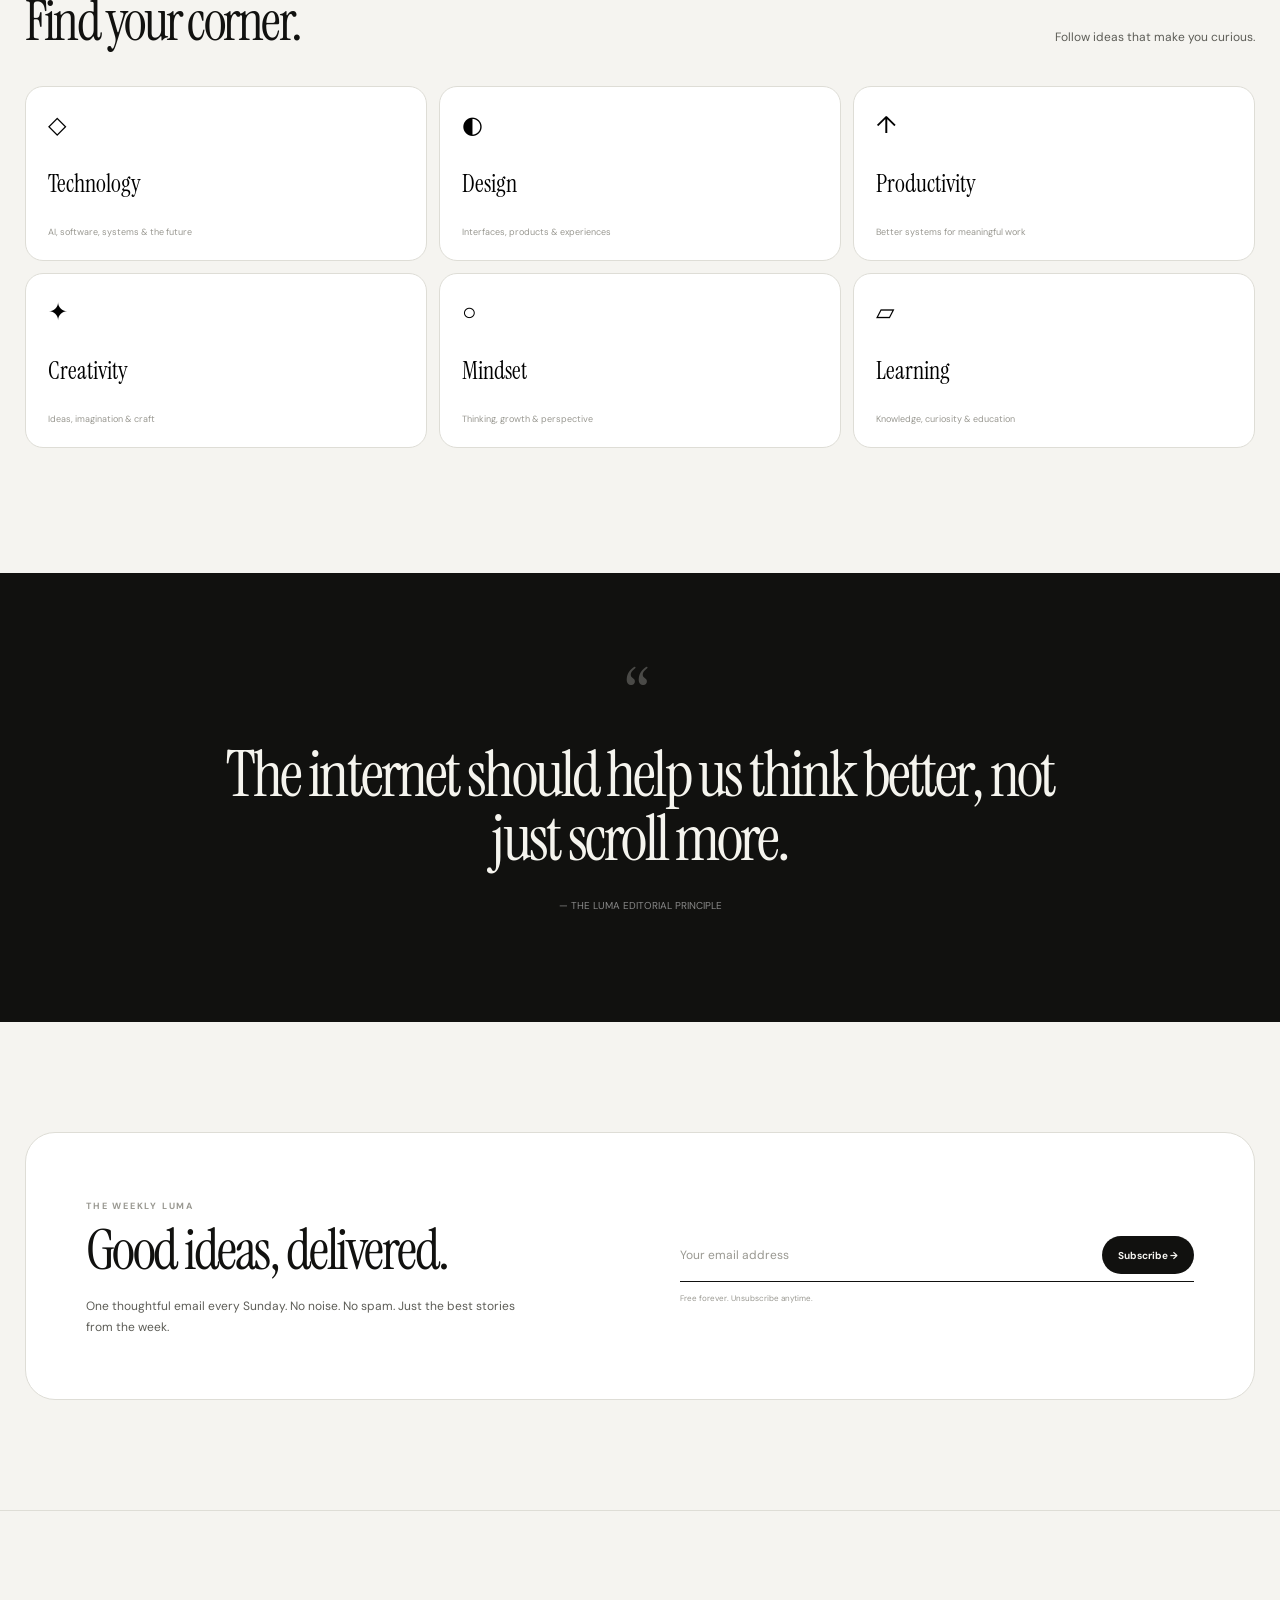
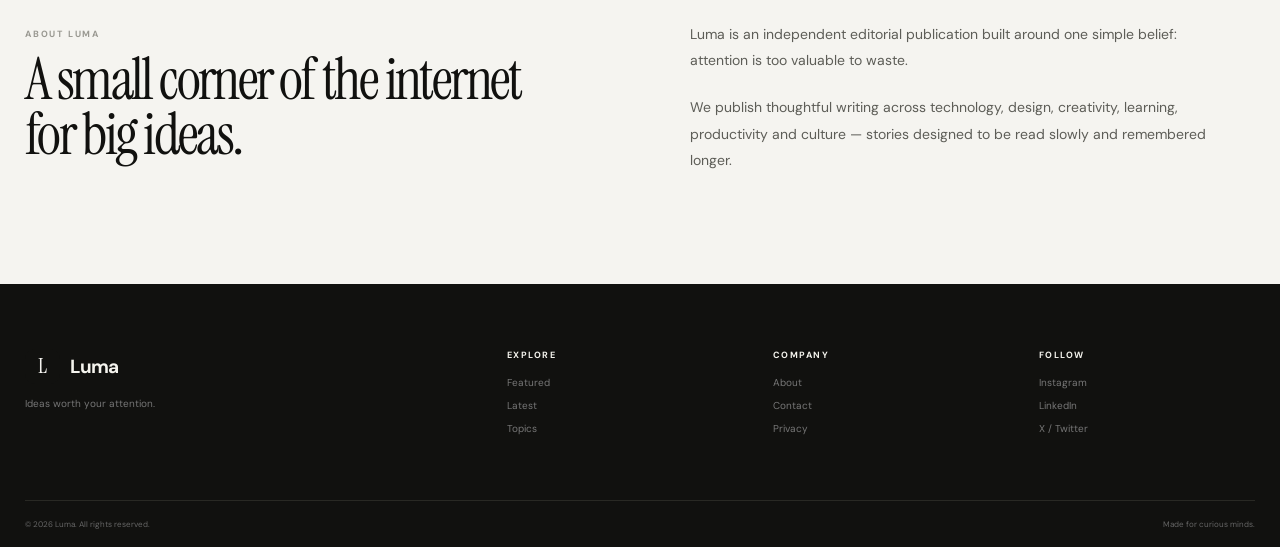
==== commit 18e04257: "Merge pull request #14 from kanchana-Tejaswy/AJ1 Fixed error with script.js" ====
--- a/index.html
+++ b/index.html
@@ -3860,6 +3860,8 @@
 
 updateProgress();
 
+</script>
+
 <script src = "script.js"></script>
 
 </body>
